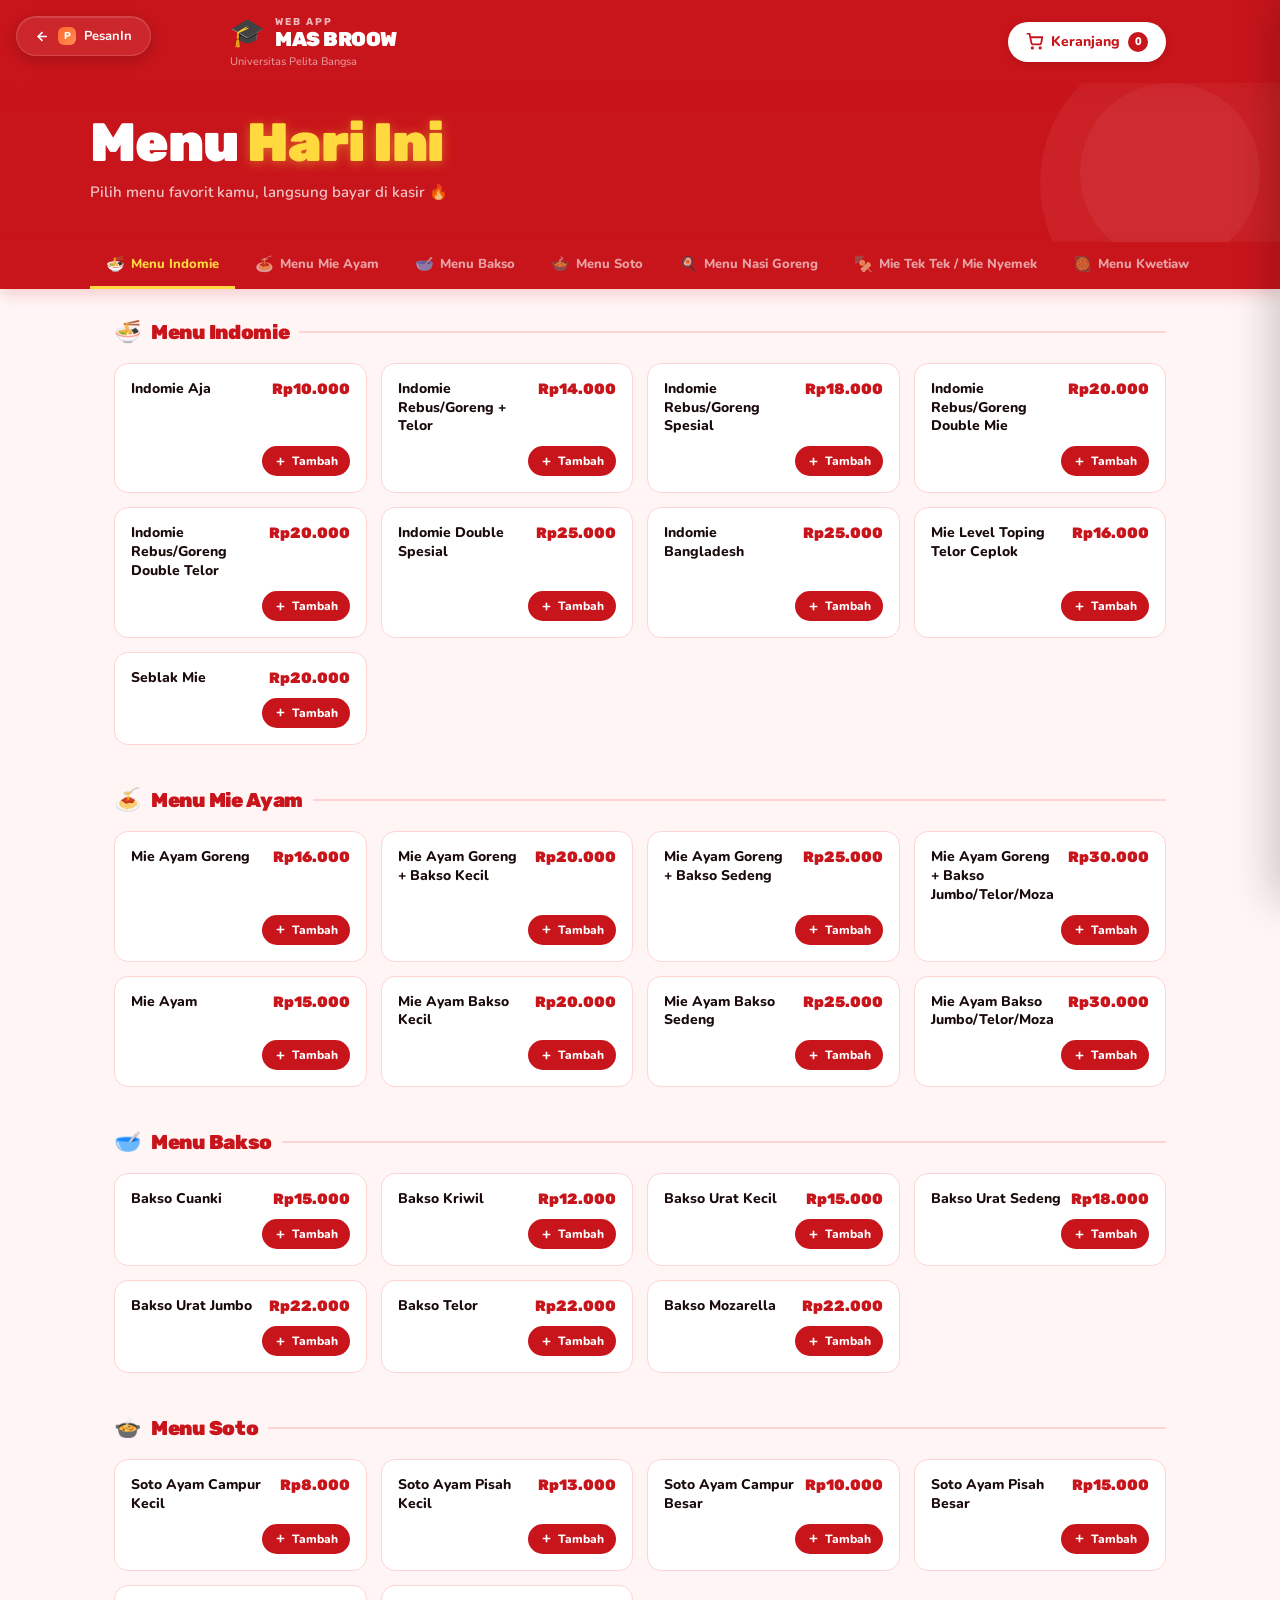
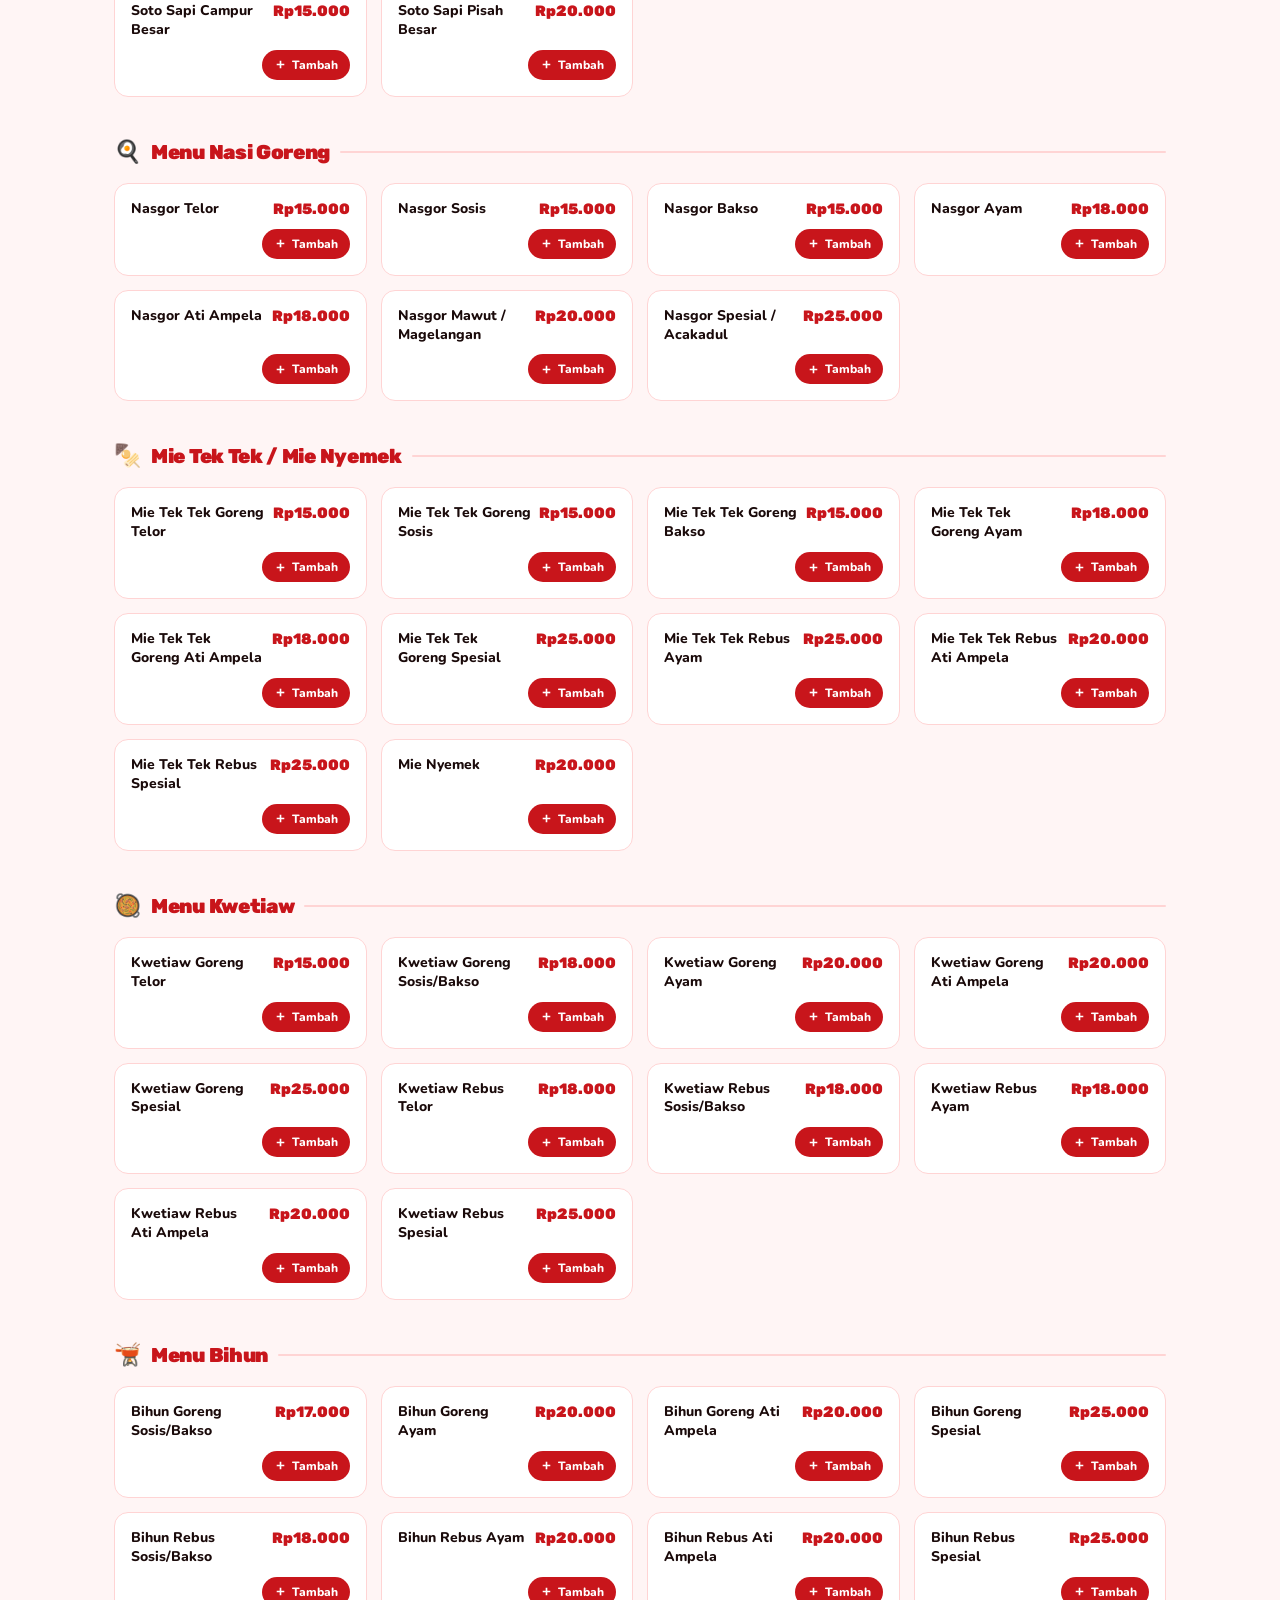
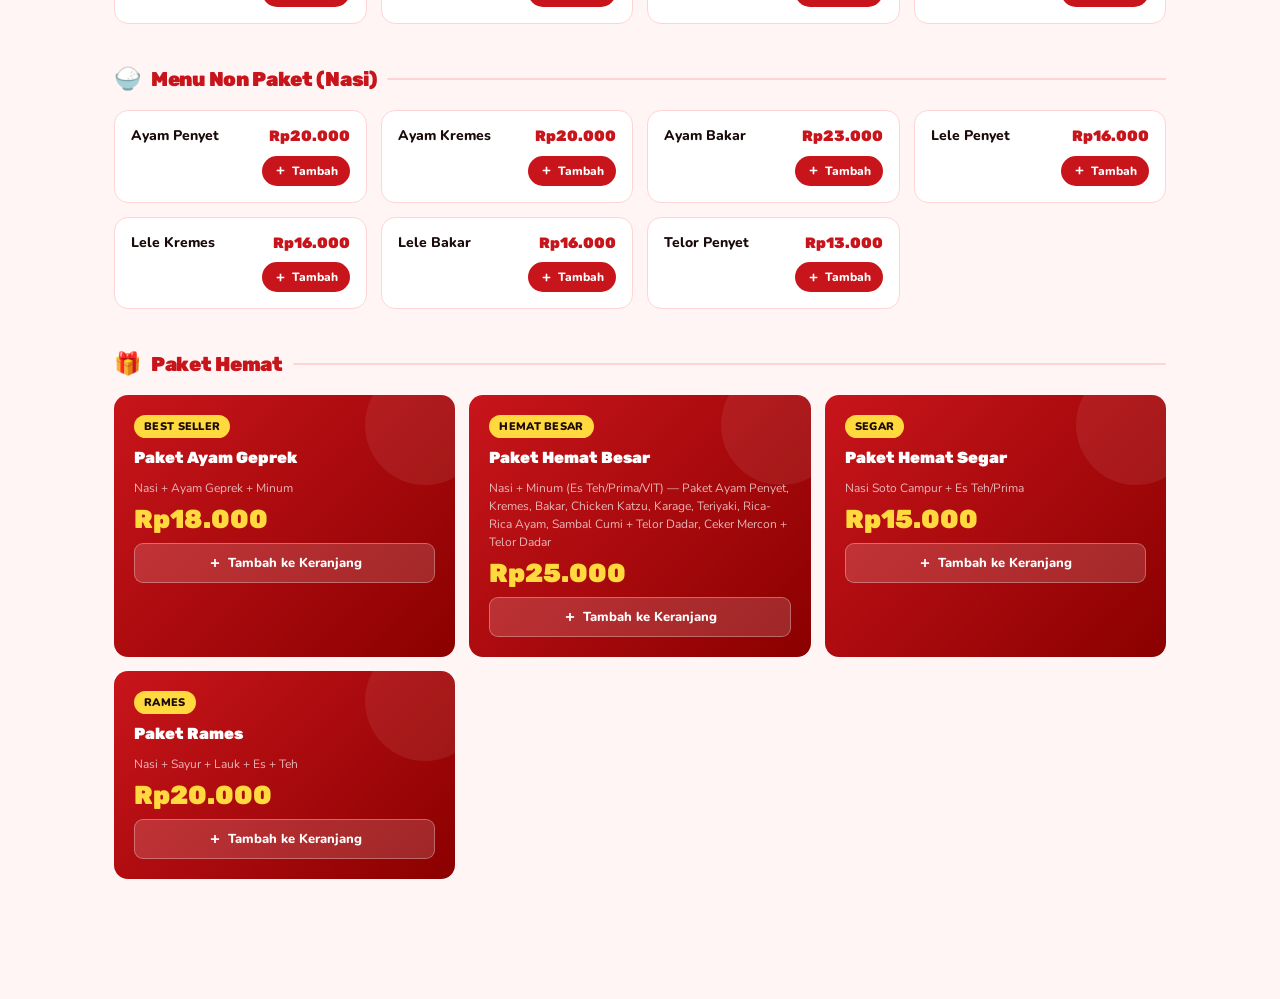
==== masbroow/index.html @ 6601e538 "Remove mobile back link from index.html Removed mobile float back link from index.html." ====
<!DOCTYPE html>
<html lang="id">
<head>
  <meta charset="UTF-8">
  <meta name="viewport" content="width=device-width, initial-scale=1.0">
  <title>Kantin Mas Broow — Pesan Online</title>
  <link rel="preconnect" href="https://fonts.googleapis.com">
  <link rel="preconnect" href="https://fonts.gstatic.com" crossorigin>
  <link href="https://fonts.googleapis.com/css2?family=Nunito:wght@400;500;600;700;800;900&family=Rubik:wght@400;500;600;700;800;900&display=swap" rel="stylesheet">
  <link rel="stylesheet" href="style.css">
</head>
<body>

  <!-- BACK TO LANDING -->
<a class="back-to-home" href="../index.html">
  <svg viewBox="0 0 24 24" fill="none" stroke="currentColor" stroke-width="2.5">
    <path d="M19 12H5M12 19l-7-7 7-7"/>
  </svg>
  <div class="back-logo-dot">P</div>
  <span class="back-label">PesanIn</span>
</a>

  <!-- HEADER -->
  <header class="header">
    <div class="header-inner">
      <div class="brand">
        <div class="brand-logo">
          <span class="logo-hat">🎓</span>
          <div class="brand-text">
            <span class="brand-kantin">WEB APP</span>
            <span class="brand-name">MAS BROOW</span>
          </div>
        </div>
        <div class="brand-tag">Universitas Pelita Bangsa</div>
      </div>
      <button class="cart-btn" id="cartBtn" onclick="toggleCart()">
        <svg viewBox="0 0 24 24" fill="none" stroke="currentColor" stroke-width="2.5"><circle cx="9" cy="21" r="1"/><circle cx="20" cy="21" r="1"/><path d="M1 1h4l2.68 13.39a2 2 0 0 0 2 1.61h9.72a2 2 0 0 0 2-1.61L23 6H6"/></svg>
        Keranjang
        <span class="cart-count" id="cartCount">0</span>
      </button>
    </div>
  </header>

  <!-- HERO -->
  <div class="hero">
    <div class="hero-inner">
      <h1 class="hero-title">Menu <span>Hari Ini</span></h1>
      <p class="hero-sub">Pilih menu favorit kamu, langsung bayar di kasir 🔥</p>
    </div>
    <div class="hero-pattern"></div>
  </div>

  <!-- CATEGORY TABS -->
  <div class="cat-wrap">
    <div class="cat-tabs" id="catTabs"></div>
  </div>

  <!-- MENU GRID -->
  <main class="main-content">
    <div class="menu-section" id="menuSection"></div>
  </main>

  <!-- CART SIDEBAR -->
  <div class="cart-overlay" id="cartOverlay" onclick="toggleCart()"></div>
  <div class="cart-drawer" id="cartDrawer">
    <div class="cart-header">
      <h2>Keranjang Pesanan</h2>
      <button class="close-cart" onclick="toggleCart()">✕</button>
    </div>

    <div class="cart-empty" id="cartEmpty">
      <div class="empty-icon">🛒</div>
      <p>Keranjang masih kosong</p>
      <span>Tambah menu dulu yuk!</span>
    </div>

    <div class="cart-items" id="cartItems"></div>

    <div class="cart-footer" id="cartFooter" style="display:none">
      <div class="cart-subtotal">
        <div class="subtotal-row">
          <span>Subtotal</span>
          <span id="subtotalVal">Rp0</span>
        </div>
        <div class="subtotal-row total">
          <span>Total</span>
          <span id="totalVal">Rp0</span>
        </div>
      </div>
      <div class="cart-note">
        <label>Catatan (opsional)</label>
        <input type="text" id="noteInput" placeholder="Level pedas, tanpa bawang, dll..." class="note-input">
      </div>
      <button class="btn-order" onclick="konfirmasiOrder()">
        <svg viewBox="0 0 24 24" fill="none" stroke="currentColor" stroke-width="2.5"><polyline points="9,11 12,14 22,4"/><path d="M21 12v7a2 2 0 0 1-2 2H5a2 2 0 0 1-2-2V5a2 2 0 0 1 2-2h11"/></svg>
        Konfirmasi & Bayar di Kasir
      </button>
      <button class="btn-clear" onclick="clearCart()">Kosongkan Keranjang</button>
    </div>
  </div>

  <!-- ORDER SUMMARY MODAL -->
  <div class="modal-overlay" id="modalOverlay">
    <div class="modal" id="modal">
      <div class="modal-icon">✅</div>
      <h3 class="modal-title">Pesanan Dikonfirmasi!</h3>
      <p class="modal-sub">Tunjukkan ringkasan ini ke kasir</p>
      <div class="modal-receipt" id="modalReceipt"></div>
      <div class="modal-total" id="modalTotal"></div>
      <div class="modal-note-display" id="modalNoteDisplay"></div>
      <button class="btn-modal-close" onclick="closeModal()">Selesai</button>
    </div>
  </div>

  <!-- FLOATING CART SUMMARY (Mobile) -->
  <div class="float-cart" id="floatCart" style="display:none" onclick="toggleCart()">
    <div class="float-left">
      <span class="float-count" id="floatCount">0 item</span>
      <span class="float-total" id="floatTotal">Rp0</span>
    </div>
    <span class="float-cta">Lihat Keranjang →</span>
  </div>

  <script src="app.js"></script>
</body>
</html>
---- masbroow/style.css ----
/* ========================
   RESET & BASE
======================== */
*, *::before, *::after { box-sizing: border-box; margin: 0; padding: 0; }
html { scroll-behavior: smooth; }
body {
  font-family: 'Nunito', sans-serif;
  background: #FFF5F5;
  color: #1A0A0A;
  min-height: 100vh;
  overflow-x: hidden;
}
button { font-family: inherit; cursor: pointer; border: none; outline: none; }
input { font-family: inherit; outline: none; }

/* ========================
   CSS VARIABLES
======================== */
:root {
  --red:        #C8151B;
  --red2:       #E01E25;
  --red3:       #FF3B42;
  --red-light:  #FFF0F0;
  --red-mid:    #FFDCDC;
  --yellow:     #FFD93D;
  --yellow2:    #F4C200;
  --green:      #1DB954;
  --white:      #FFFFFF;
  --bg:         #FFF5F5;
  --card:       #FFFFFF;
  --border:     #FFD4D4;
  --text:       #1A0A0A;
  --muted:      #8B5E5E;
  --muted2:     #C49898;
  --shadow:     0 2px 16px rgba(200,21,27,0.10);
  --shadow-lg:  0 8px 32px rgba(200,21,27,0.18);
  --radius:     14px;
  --radius-sm:  9px;
}

/* ========================
   HEADER
======================== */
.header {
  background: var(--red);
  position: sticky;
  top: 0; z-index: 100;
  box-shadow: 0 4px 20px rgba(200,21,27,0.35);
}
.header-inner {
  max-width: 1100px;
  margin: 0 auto;
  padding: 14px 24px;
  display: flex;
  align-items: center;
  justify-content: space-between;
  gap: 16px;
}

.brand-logo {
  display: flex; align-items: center; gap: 10px;
}
.logo-hat { font-size: 28px; }
.brand-text {
  display: flex; flex-direction: column;
  line-height: 1.1;
}
.brand-kantin {
  font-family: 'Rubik', sans-serif;
  font-size: 10px; font-weight: 700;
  color: rgba(255,255,255,0.7);
  letter-spacing: 2px;
}
.brand-name {
  font-family: 'Rubik', sans-serif;
  font-size: 20px; font-weight: 900;
  color: #fff;
  letter-spacing: -0.5px;
}
.brand-tag {
  font-size: 11px; color: rgba(255,255,255,0.55);
  margin-top: 2px;
  font-weight: 500;
}

.cart-btn {
  display: flex; align-items: center; gap: 8px;
  background: #fff;
  color: var(--red);
  font-size: 14px; font-weight: 800;
  padding: 10px 18px;
  border-radius: 30px;
  transition: all 0.18s;
  white-space: nowrap;
  box-shadow: 0 2px 10px rgba(0,0,0,0.12);
}
.cart-btn svg { width: 17px; height: 17px; }
.cart-btn:hover { background: var(--yellow); color: #1A0A0A; }

.cart-count {
  background: var(--red);
  color: #fff;
  font-size: 11px; font-weight: 900;
  width: 20px; height: 20px;
  border-radius: 50%;
  display: flex; align-items: center; justify-content: center;
  transition: transform 0.2s;
}
.cart-count.bump { transform: scale(1.4); }

/* ========================
   HERO
======================== */
.hero {
  background: var(--red);
  position: relative;
  overflow: hidden;
  padding: 32px 24px 40px;
}
.hero-inner {
  max-width: 1100px;
  margin: 0 auto;
  position: relative; z-index: 2;
}
.hero-title {
  font-family: 'Rubik', sans-serif;
  font-size: clamp(32px, 5vw, 54px);
  font-weight: 900;
  color: #fff;
  line-height: 1.05;
  letter-spacing: -1px;
  margin-bottom: 10px;
}
.hero-title span {
  color: var(--yellow);
  text-shadow: 0 2px 12px rgba(255,217,61,0.4);
}
.hero-sub { font-size: 15px; color: rgba(255,255,255,0.75); font-weight: 600; }

.hero-pattern {
  position: absolute;
  top: -40px; right: -40px;
  width: 280px; height: 280px;
  border-radius: 50%;
  background: rgba(255,255,255,0.05);
  pointer-events: none;
}
.hero-pattern::after {
  content: '';
  position: absolute;
  top: 40px; left: 40px;
  width: 180px; height: 180px;
  border-radius: 50%;
  background: rgba(255,255,255,0.05);
}

/* ========================
   CATEGORY TABS
======================== */
.cat-wrap {
  background: var(--red);
  padding: 0 24px 0;
  position: sticky;
  top: 64px; z-index: 90;
  box-shadow: 0 4px 16px rgba(200,21,27,0.2);
}
.cat-tabs {
  max-width: 1100px;
  margin: 0 auto;
  display: flex;
  gap: 4px;
  overflow-x: auto;
  padding-bottom: 0;
  scrollbar-width: none;
}
.cat-tabs::-webkit-scrollbar { display: none; }

.cat-tab {
  display: flex; align-items: center; gap: 6px;
  padding: 12px 16px;
  font-size: 13px; font-weight: 800;
  color: rgba(255,255,255,0.6);
  white-space: nowrap;
  cursor: pointer;
  border-bottom: 3px solid transparent;
  transition: all 0.18s;
  background: transparent;
  border-radius: 0;
  flex-shrink: 0;
}
.cat-tab .cat-emoji { font-size: 15px; }
.cat-tab:hover { color: rgba(255,255,255,0.9); }
.cat-tab.active {
  color: var(--yellow);
  border-bottom-color: var(--yellow);
}

/* ========================
   MAIN CONTENT
======================== */
.main-content {
  max-width: 1100px;
  margin: 0 auto;
  padding: 28px 24px 120px;
}

.menu-section { display: flex; flex-direction: column; gap: 40px; }

.category-block { animation: fadeUp 0.3s ease; }
@keyframes fadeUp {
  from { opacity: 0; transform: translateY(14px); }
  to   { opacity: 1; transform: translateY(0); }
}

.cat-title {
  display: flex; align-items: center; gap: 10px;
  margin-bottom: 16px;
}
.cat-title-emoji { font-size: 22px; }
.cat-title h2 {
  font-family: 'Rubik', sans-serif;
  font-size: 20px; font-weight: 900;
  color: var(--red);
  letter-spacing: -0.3px;
}
.cat-title-line {
  flex: 1; height: 2px;
  background: var(--border);
  border-radius: 2px;
}

/* ========================
   MENU GRID
======================== */
.menu-grid {
  display: grid;
  grid-template-columns: repeat(auto-fill, minmax(220px, 1fr));
  gap: 14px;
}

.menu-card {
  background: var(--card);
  border: 1.5px solid var(--border);
  border-radius: var(--radius);
  padding: 16px;
  display: flex;
  flex-direction: column;
  gap: 10px;
  transition: all 0.2s;
  cursor: default;
  position: relative;
  overflow: hidden;
}
.menu-card:hover {
  border-color: var(--red2);
  box-shadow: var(--shadow-lg);
  transform: translateY(-2px);
}
.menu-card.in-cart {
  border-color: var(--red);
  background: var(--red-light);
}

.menu-card-top {
  display: flex;
  justify-content: space-between;
  align-items: flex-start;
  gap: 8px;
}
.menu-name {
  font-size: 14px; font-weight: 800;
  color: var(--text);
  line-height: 1.35;
  flex: 1;
}
.menu-price {
  font-family: 'Rubik', sans-serif;
  font-size: 15px; font-weight: 900;
  color: var(--red);
  white-space: nowrap;
}

/* Special badge */
.menu-badge {
  font-size: 10px; font-weight: 800;
  padding: 3px 8px; border-radius: 20px;
  background: var(--yellow);
  color: #1A0A0A;
  width: fit-content;
}
.menu-badge.hemat { background: var(--green); color: #fff; }

/* Qty controls */
.menu-controls {
  display: flex;
  align-items: center;
  justify-content: space-between;
  gap: 8px;
  margin-top: auto;
}
.qty-wrap {
  display: flex;
  align-items: center;
  gap: 6px;
}
.qty-btn {
  width: 28px; height: 28px;
  border-radius: 50%;
  font-size: 16px; font-weight: 900;
  display: flex; align-items: center; justify-content: center;
  transition: all 0.15s;
}
.qty-minus {
  background: var(--red-mid);
  color: var(--red);
}
.qty-minus:hover { background: var(--red); color: #fff; }
.qty-plus {
  background: var(--red);
  color: #fff;
}
.qty-plus:hover { background: var(--red2); }
.qty-num {
  font-family: 'Rubik', sans-serif;
  font-size: 15px; font-weight: 900;
  min-width: 20px; text-align: center;
  color: var(--red);
}

.add-btn {
  display: flex; align-items: center; gap: 5px;
  background: var(--red);
  color: #fff;
  font-size: 12px; font-weight: 800;
  padding: 7px 12px;
  border-radius: 20px;
  transition: all 0.15s;
  margin-left: auto;
}
.add-btn svg { width: 13px; height: 13px; }
.add-btn:hover { background: var(--red2); transform: scale(1.04); }

/* ========================
   PAKET HEMAT CARD
======================== */
.paket-grid {
  display: grid;
  grid-template-columns: repeat(auto-fill, minmax(260px, 1fr));
  gap: 14px;
}
.paket-card {
  background: linear-gradient(135deg, var(--red), #8B0000);
  border-radius: var(--radius);
  padding: 20px;
  color: #fff;
  display: flex;
  flex-direction: column;
  gap: 10px;
  position: relative;
  overflow: hidden;
  transition: all 0.2s;
}
.paket-card:hover { transform: translateY(-2px); box-shadow: var(--shadow-lg); }
.paket-card::before {
  content: '';
  position: absolute;
  top: -30px; right: -30px;
  width: 120px; height: 120px;
  background: rgba(255,255,255,0.07);
  border-radius: 50%;
  pointer-events: none;
}
.paket-badge {
  background: var(--yellow);
  color: #1A0A0A;
  font-size: 11px; font-weight: 900;
  padding: 4px 10px; border-radius: 20px;
  width: fit-content;
  letter-spacing: 0.3px;
}
.paket-title {
  font-family: 'Rubik', sans-serif;
  font-size: 16px; font-weight: 900;
  line-height: 1.3;
}
.paket-desc {
  font-size: 12px;
  color: rgba(255,255,255,0.7);
  line-height: 1.5;
}
.paket-price {
  font-family: 'Rubik', sans-serif;
  font-size: 26px; font-weight: 900;
  color: var(--yellow);
  line-height: 1;
}
.paket-add {
  display: flex; align-items: center; justify-content: center; gap: 6px;
  background: rgba(255,255,255,0.15);
  border: 1.5px solid rgba(255,255,255,0.3);
  color: #fff;
  font-size: 13px; font-weight: 800;
  padding: 10px;
  border-radius: var(--radius-sm);
  transition: all 0.15s;
}
.paket-add:hover { background: rgba(255,255,255,0.25); }

/* ========================
   CART DRAWER
======================== */
.cart-overlay {
  display: none;
  position: fixed; inset: 0;
  background: rgba(0,0,0,0.45);
  z-index: 200;
}
.cart-overlay.open { display: block; }

.cart-drawer {
  position: fixed;
  top: 0; right: -420px;
  width: min(420px, 100vw);
  height: 100%;
  background: #fff;
  z-index: 201;
  display: flex; flex-direction: column;
  box-shadow: -8px 0 40px rgba(0,0,0,0.2);
  transition: right 0.3s cubic-bezier(.4,0,.2,1);
}
.cart-drawer.open { right: 0; }

.cart-header {
  display: flex; align-items: center;
  justify-content: space-between;
  padding: 20px 22px;
  border-bottom: 1.5px solid var(--border);
  background: var(--red-light);
}
.cart-header h2 {
  font-family: 'Rubik', sans-serif;
  font-size: 18px; font-weight: 900;
  color: var(--red);
}
.close-cart {
  background: var(--red-mid);
  color: var(--red);
  width: 30px; height: 30px;
  border-radius: 50%;
  font-size: 13px; font-weight: 800;
  display: flex; align-items: center; justify-content: center;
}
.close-cart:hover { background: var(--red); color: #fff; }

.cart-empty {
  flex: 1;
  display: flex; flex-direction: column;
  align-items: center; justify-content: center;
  gap: 10px;
  color: var(--muted);
}
.empty-icon { font-size: 52px; }
.cart-empty p { font-size: 16px; font-weight: 700; }
.cart-empty span { font-size: 13px; }

.cart-items {
  flex: 1;
  overflow-y: auto;
  padding: 16px;
  display: flex; flex-direction: column; gap: 12px;
}
.cart-item {
  display: flex; align-items: center; gap: 12px;
  padding: 12px 14px;
  background: var(--red-light);
  border: 1.5px solid var(--border);
  border-radius: var(--radius-sm);
  animation: slideIn 0.25s ease;
}
@keyframes slideIn {
  from { opacity: 0; transform: translateX(16px); }
  to   { opacity: 1; transform: translateX(0); }
}
.ci-info { flex: 1; }
.ci-name { font-size: 13px; font-weight: 700; margin-bottom: 4px; }
.ci-price { font-size: 12px; color: var(--red); font-weight: 800; }
.ci-controls { display: flex; align-items: center; gap: 8px; }
.ci-qty {
  font-family: 'Rubik', sans-serif;
  font-size: 14px; font-weight: 900;
  min-width: 16px; text-align: center;
}
.ci-minus, .ci-plus {
  width: 26px; height: 26px;
  border-radius: 50%;
  font-size: 15px; font-weight: 900;
  display: flex; align-items: center; justify-content: center;
}
.ci-minus { background: var(--red-mid); color: var(--red); }
.ci-minus:hover { background: var(--red); color: #fff; }
.ci-plus { background: var(--red); color: #fff; }
.ci-plus:hover { background: var(--red2); }

.cart-footer {
  padding: 16px 20px;
  border-top: 1.5px solid var(--border);
  background: #fff;
  display: flex; flex-direction: column; gap: 12px;
}
.cart-subtotal {
  background: var(--red-light);
  border-radius: var(--radius-sm);
  padding: 14px;
  display: flex; flex-direction: column; gap: 8px;
}
.subtotal-row {
  display: flex;
  justify-content: space-between;
  font-size: 14px; font-weight: 600;
  color: var(--muted);
}
.subtotal-row.total {
  font-size: 17px; font-weight: 900;
  color: var(--red);
  padding-top: 8px;
  border-top: 1px dashed var(--border);
}

.cart-note { display: flex; flex-direction: column; gap: 6px; }
.cart-note label { font-size: 12px; font-weight: 700; color: var(--muted); text-transform: uppercase; letter-spacing: 0.5px; }
.note-input {
  background: var(--red-light);
  border: 1.5px solid var(--border);
  border-radius: var(--radius-sm);
  padding: 10px 13px;
  font-size: 13px; color: var(--text);
  width: 100%;
  transition: border 0.2s;
}
.note-input:focus { border-color: var(--red); }
.note-input::placeholder { color: var(--muted2); }

.btn-order {
  display: flex; align-items: center; justify-content: center; gap: 8px;
  background: var(--red);
  color: #fff;
  font-size: 15px; font-weight: 900;
  padding: 15px;
  border-radius: var(--radius-sm);
  transition: all 0.18s;
  width: 100%;
}
.btn-order svg { width: 17px; height: 17px; }
.btn-order:hover { background: var(--red2); transform: translateY(-1px); box-shadow: 0 6px 20px rgba(200,21,27,0.3); }

.btn-clear {
  background: transparent;
  color: var(--muted);
  font-size: 13px; font-weight: 700;
  padding: 8px;
  text-align: center;
  width: 100%;
  transition: color 0.15s;
}
.btn-clear:hover { color: var(--red); }

/* ========================
   MODAL
======================== */
.modal-overlay {
  display: none;
  position: fixed; inset: 0;
  background: rgba(0,0,0,0.55);
  z-index: 300;
  align-items: center; justify-content: center;
  padding: 20px;
}
.modal-overlay.open { display: flex; }

.modal {
  background: #fff;
  border-radius: 20px;
  padding: 32px 28px;
  max-width: 400px; width: 100%;
  text-align: center;
  box-shadow: 0 20px 60px rgba(0,0,0,0.25);
  animation: popIn 0.3s cubic-bezier(.34,1.56,.64,1);
}
@keyframes popIn {
  from { opacity: 0; transform: scale(0.85); }
  to   { opacity: 1; transform: scale(1); }
}
.modal-icon { font-size: 48px; margin-bottom: 12px; }
.modal-title {
  font-family: 'Rubik', sans-serif;
  font-size: 22px; font-weight: 900;
  color: var(--red);
  margin-bottom: 6px;
}
.modal-sub { font-size: 14px; color: var(--muted); margin-bottom: 20px; }

.modal-receipt {
  background: var(--red-light);
  border-radius: var(--radius-sm);
  padding: 14px;
  text-align: left;
  margin-bottom: 12px;
  display: flex; flex-direction: column; gap: 8px;
}
.receipt-row {
  display: flex; justify-content: space-between;
  font-size: 13px; font-weight: 600;
}
.receipt-row .r-name { color: var(--text); flex: 1; }
.receipt-row .r-qty { color: var(--muted); min-width: 30px; text-align: center; }
.receipt-row .r-price { color: var(--red); font-weight: 800; }

.modal-total {
  font-family: 'Rubik', sans-serif;
  font-size: 22px; font-weight: 900;
  color: var(--red);
  margin-bottom: 8px;
}
.modal-note-display {
  font-size: 12px; color: var(--muted);
  margin-bottom: 20px;
  min-height: 18px;
}

.btn-modal-close {
  background: var(--red);
  color: #fff;
  font-size: 15px; font-weight: 900;
  padding: 13px 32px;
  border-radius: 30px;
  transition: all 0.18s;
}
.btn-modal-close:hover { background: var(--red2); }

/* ========================
   FLOATING CART (Mobile)
======================== */
.float-cart {
  position: fixed;
  bottom: 20px; left: 16px; right: 16px;
  background: var(--red);
  color: #fff;
  border-radius: 16px;
  padding: 14px 20px;
  display: flex;
  align-items: center;
  justify-content: space-between;
  box-shadow: 0 8px 32px rgba(200,21,27,0.45);
  cursor: pointer;
  z-index: 150;
  animation: slideUp 0.3s ease;
}
/* ========================
   BACK BUTTON — FROSTED GLASS
======================== */
.back-to-home {
  position: fixed;
  top: 16px;
  left: 16px;
  z-index: 999;
  display: flex;
  align-items: center;
  gap: 8px;
  padding: 10px 18px;
  border-radius: 30px;
  background: rgba(255, 255, 255, 0.08);
  backdrop-filter: blur(14px);
  -webkit-backdrop-filter: blur(14px);
  border: 1px solid rgba(255, 255, 255, 0.15);
  color: #fff;
  font-size: 13px;
  font-weight: 700;
  font-family: 'Nunito', sans-serif;
  cursor: pointer;
  text-decoration: none;
  box-shadow:
    0 4px 16px rgba(0, 0, 0, 0.2),
    inset 0 1px 0 rgba(255,255,255,0.12);
  transition: all 0.22s ease;
  animation: fadeInDown 0.4s ease forwards;
}

.back-to-home svg {
  width: 15px;
  height: 15px;
  flex-shrink: 0;
  transition: transform 0.2s ease;
}

.back-to-home:hover {
  background: rgba(255, 255, 255, 0.16);
  border-color: rgba(255, 255, 255, 0.28);
  box-shadow:
    0 8px 28px rgba(0, 0, 0, 0.25),
    inset 0 1px 0 rgba(255,255,255,0.18);
  transform: translateY(-1px);
}

.back-to-home:hover svg {
  transform: translateX(-3px);
}

.back-to-home:active {
  transform: translateY(0px);
}

/* Logo dot indicator */
.back-logo-dot {
  width: 18px;
  height: 18px;
  background: linear-gradient(135deg, #FF6B2B, #FF8C55);
  border-radius: 6px;
  display: flex;
  align-items: center;
  justify-content: center;
  font-size: 10px;
  font-weight: 900;
  color: #fff;
  flex-shrink: 0;
}

@keyframes fadeInDown {
  from { opacity: 0; transform: translateY(-10px); }
  to   { opacity: 1; transform: translateY(0); }
}

/* Geser header sedikit biar gak ketutup tombol */
@media (min-width: 681px) {
  .header-inner {
    padding-left: 140px;
  }
}

@media (max-width: 680px) {
@media (max-width: 680px) {
  /* Sembunyiin tombol desktop di mobile */
  .back-to-home {
    display: none;
  }

  /* Tombol float khusus mobile */
  .back-to-home-mobile {
    display: flex;
  }
}

/* Mobile float button */
.back-to-home-mobile {
  display: none;
  position: fixed;
  bottom: 90px; /* di atas floating cart */
  right: 16px;
  z-index: 999;
  width: 48px;
  height: 48px;
  border-radius: 50%;
  background: rgba(200, 21, 27, 0.75);
  backdrop-filter: blur(14px);
  -webkit-backdrop-filter: blur(14px);
  border: 1px solid rgba(255, 255, 255, 0.2);
  box-shadow:
    0 6px 20px rgba(200, 21, 27, 0.35),
    inset 0 1px 0 rgba(255,255,255,0.15);
  align-items: center;
  justify-content: center;
  cursor: pointer;
  text-decoration: none;
  color: #fff;
  transition: all 0.22s ease;
  animation: fadeInUp 0.4s ease forwards;
}

.back-to-home-mobile svg {
  width: 18px;
  height: 18px;
}

.back-to-home-mobile:hover {
  background: rgba(200, 21, 27, 0.9);
  transform: scale(1.08);
  box-shadow: 0 10px 28px rgba(200, 21, 27, 0.45);
}

.back-to-home-mobile:active {
  transform: scale(0.95);
}

@keyframes fadeInUp {
  from { opacity: 0; transform: translateY(12px); }
  to   { opacity: 1; transform: translateY(0); }
}
@keyframes slideUp {
  from { transform: translateY(20px); opacity: 0; }
  to   { transform: translateY(0); opacity: 1; }
}
.float-left { display: flex; flex-direction: column; gap: 2px; }
.float-count { font-size: 12px; font-weight: 700; color: rgba(255,255,255,0.75); }
.float-total { font-family: 'Rubik', sans-serif; font-size: 17px; font-weight: 900; }
.float-cta { font-size: 13px; font-weight: 800; color: var(--yellow); }

/* ========================
   RESPONSIVE
======================== */
@media (max-width: 680px) {
  .header-inner { padding: 12px 16px; }
  .brand-name { font-size: 17px; }
  .cart-btn { padding: 9px 14px; font-size: 13px; }
  .hero { padding: 24px 16px 32px; }
  .cat-wrap { padding: 0 16px 0; top: 56px; }
  .main-content { padding: 20px 16px 140px; }
  .menu-grid { grid-template-columns: repeat(2, 1fr); gap: 10px; }
  .paket-grid { grid-template-columns: 1fr; }
  .menu-card { padding: 12px; }
  .menu-name { font-size: 12px; }
  .menu-price { font-size: 13px; }
  /* Hide desktop cart btn on mobile */
  .cart-btn .cart-text { display: none; }
}

@media (max-width: 400px) {
  .menu-grid { grid-template-columns: 1fr 1fr; gap: 8px; }
}
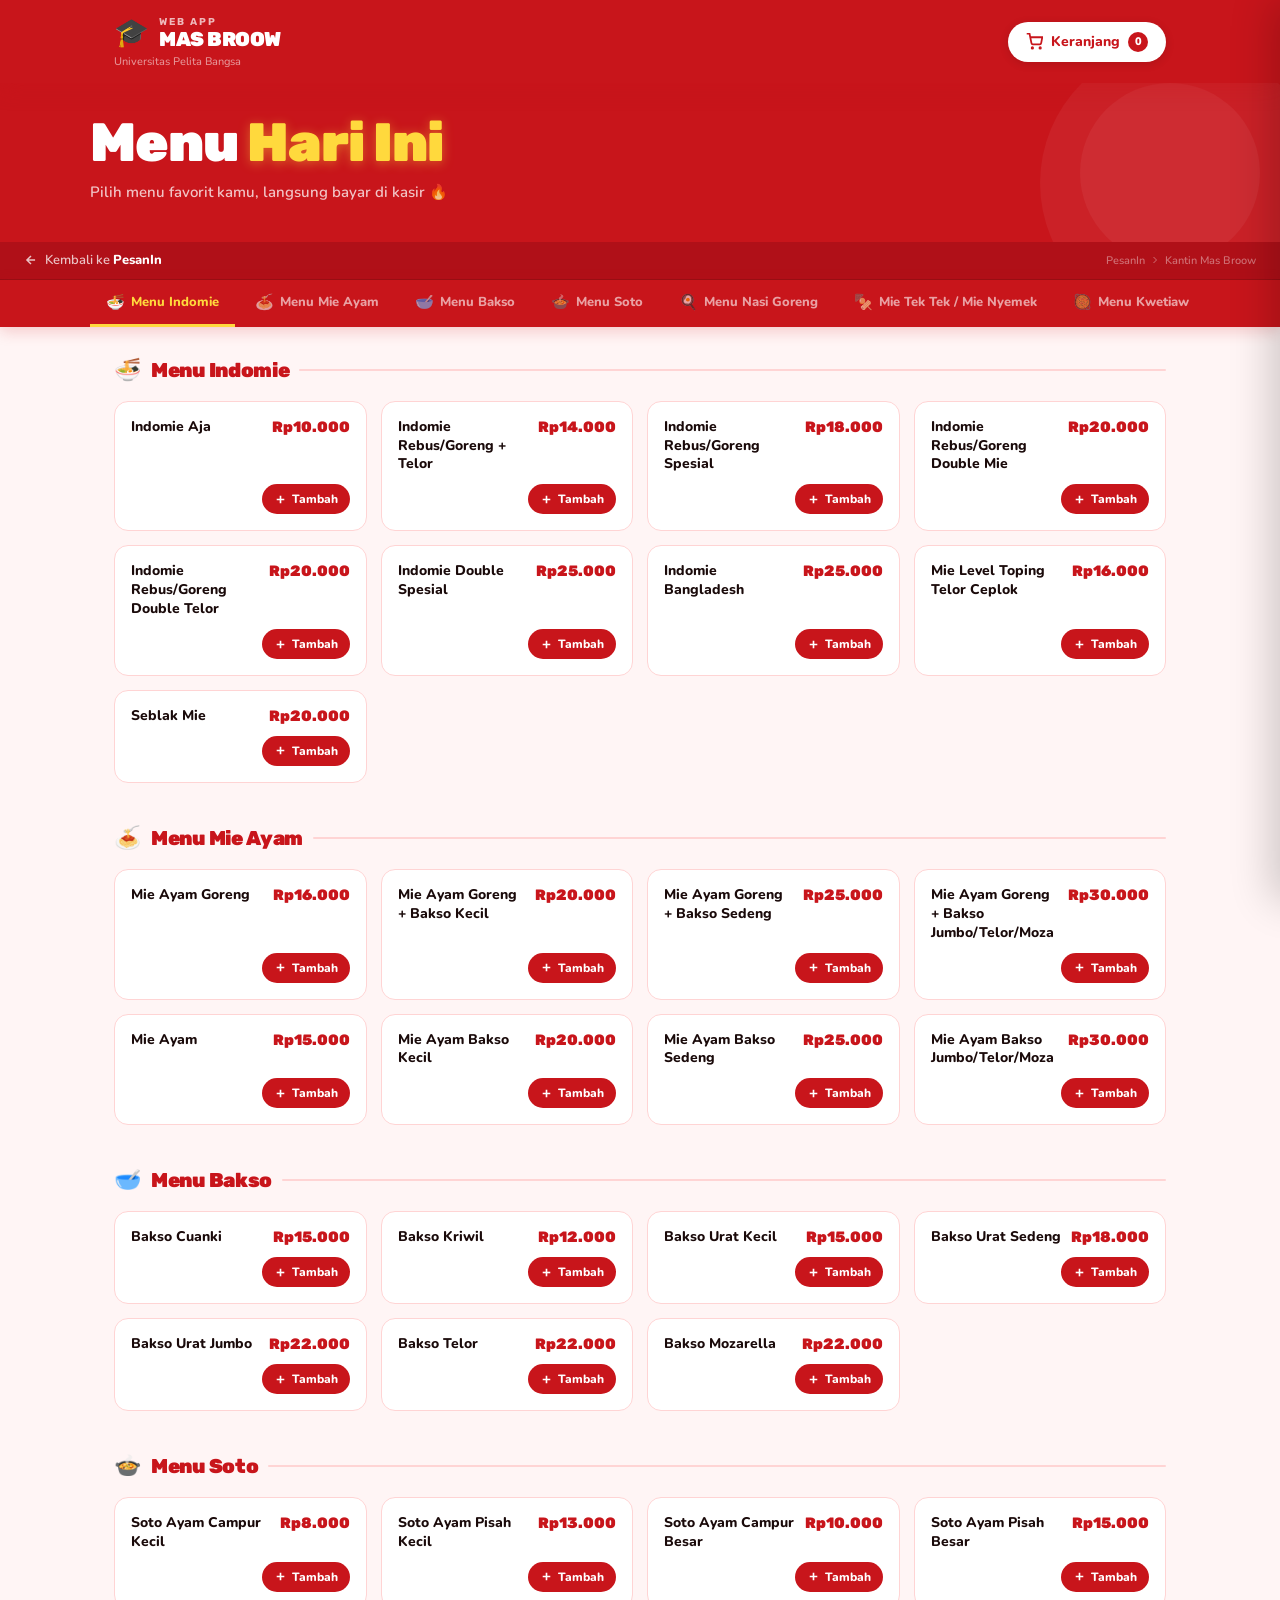
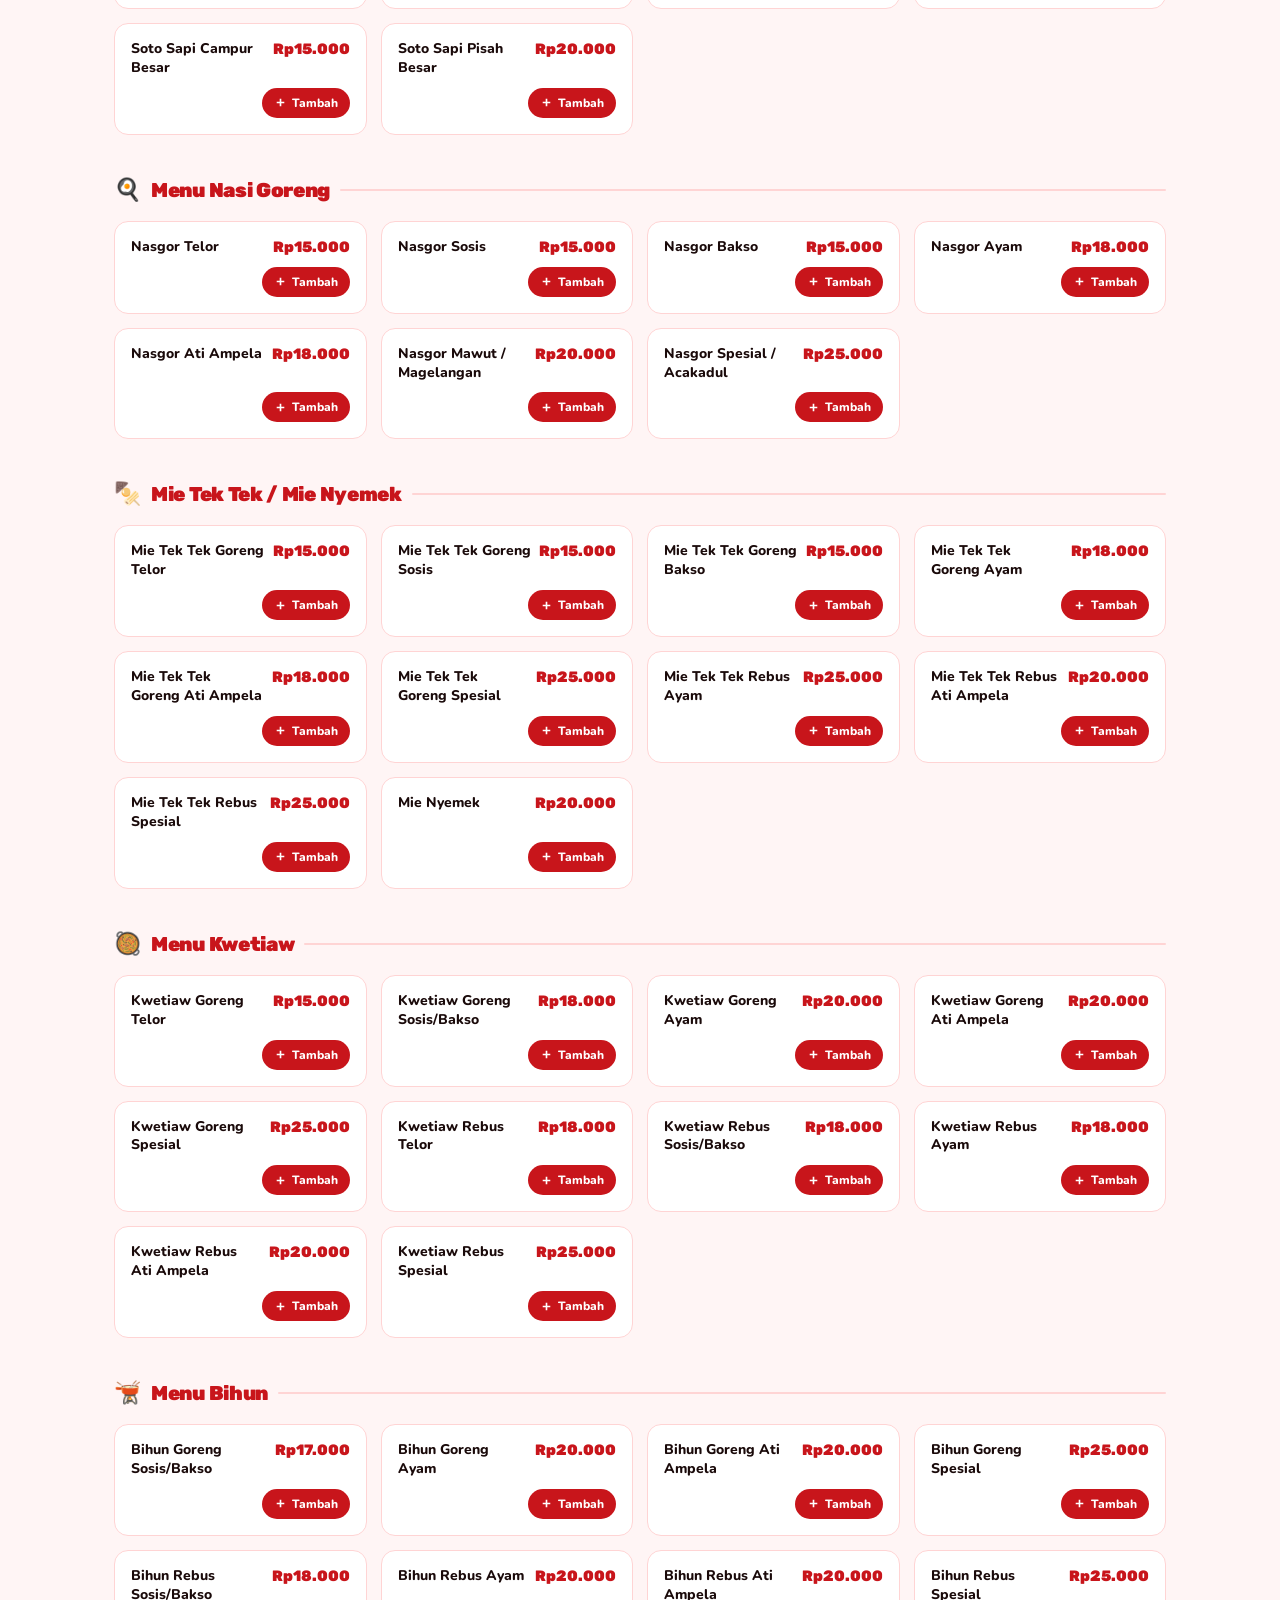
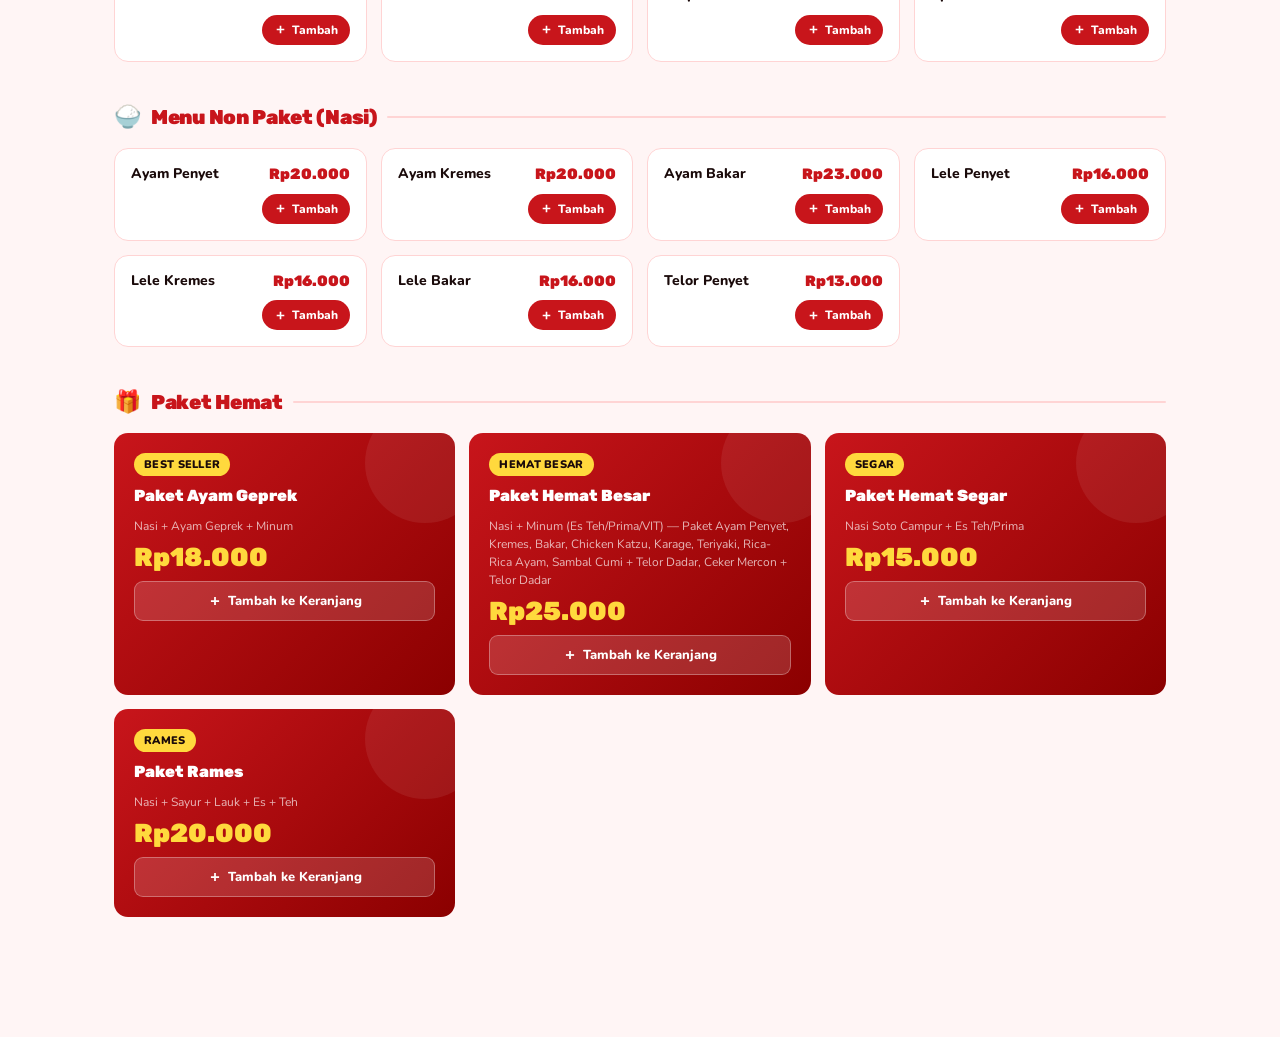
==== commit f22fd475: "Add files via upload" ====
--- a/masbroow/index.html
+++ b/masbroow/index.html
@@ -10,15 +10,6 @@
   <link rel="stylesheet" href="style.css">
 </head>
 <body>
-
-  <!-- BACK TO LANDING -->
-<a class="back-to-home" href="../index.html">
-  <svg viewBox="0 0 24 24" fill="none" stroke="currentColor" stroke-width="2.5">
-    <path d="M19 12H5M12 19l-7-7 7-7"/>
-  </svg>
-  <div class="back-logo-dot">P</div>
-  <span class="back-label">PesanIn</span>
-</a>
 
   <!-- HEADER -->
   <header class="header">
@@ -49,6 +40,21 @@
     </div>
     <div class="hero-pattern"></div>
   </div>
+
+  <!-- BACK BAR -->
+<div class="back-bar">
+  <a class="back-bar-btn" href="../index.html">
+    <svg viewBox="0 0 24 24" fill="none" stroke="currentColor" stroke-width="2.5">
+      <path d="M19 12H5M12 19l-7-7 7-7"/>
+    </svg>
+    <span>Kembali ke <strong>PesanIn</strong></span>
+  </a>
+  <span class="back-bar-trail">
+    PesanIn
+    <svg viewBox="0 0 24 24" fill="none" stroke="currentColor" stroke-width="2" width="12" height="12"><path d="M9 18l6-6-6-6"/></svg>
+    Kantin Mas Broow
+  </span>
+</div>
 
   <!-- CATEGORY TABS -->
   <div class="cat-wrap">
--- a/masbroow/style.css
+++ b/masbroow/style.css
@@ -656,144 +656,88 @@
   animation: slideUp 0.3s ease;
 }
 /* ========================
-   BACK BUTTON — FROSTED GLASS
-======================== */
-.back-to-home {
-  position: fixed;
-  top: 16px;
-  left: 16px;
-  z-index: 999;
+   BACK BAR
+======================== */
+.back-bar {
+  background: #B01018;
+  border-bottom: 1px solid rgba(0,0,0,0.15);
+  padding: 0 24px;
+  height: 38px;
   display: flex;
   align-items: center;
-  gap: 8px;
-  padding: 10px 18px;
-  border-radius: 30px;
-  background: rgba(255, 255, 255, 0.08);
-  backdrop-filter: blur(14px);
-  -webkit-backdrop-filter: blur(14px);
-  border: 1px solid rgba(255, 255, 255, 0.15);
-  color: #fff;
+  justify-content: space-between;
+  position: sticky;
+  top: 64px; /* tepat di bawah header */
+  z-index: 89; /* di bawah header (z:100), di atas cat-wrap (z:90) */
+}
+
+.back-bar-btn {
+  display: inline-flex;
+  align-items: center;
+  gap: 7px;
+  color: rgba(255,255,255,0.75);
   font-size: 13px;
-  font-weight: 700;
-  font-family: 'Nunito', sans-serif;
-  cursor: pointer;
+  font-weight: 600;
   text-decoration: none;
-  box-shadow:
-    0 4px 16px rgba(0, 0, 0, 0.2),
-    inset 0 1px 0 rgba(255,255,255,0.12);
-  transition: all 0.22s ease;
-  animation: fadeInDown 0.4s ease forwards;
-}
-
-.back-to-home svg {
-  width: 15px;
-  height: 15px;
+  transition: color 0.18s, gap 0.18s;
+  white-space: nowrap;
+}
+
+.back-bar-btn svg {
+  width: 14px;
+  height: 14px;
   flex-shrink: 0;
   transition: transform 0.2s ease;
 }
 
-.back-to-home:hover {
-  background: rgba(255, 255, 255, 0.16);
-  border-color: rgba(255, 255, 255, 0.28);
-  box-shadow:
-    0 8px 28px rgba(0, 0, 0, 0.25),
-    inset 0 1px 0 rgba(255,255,255,0.18);
-  transform: translateY(-1px);
-}
-
-.back-to-home:hover svg {
+.back-bar-btn strong {
+  color: #fff;
+  font-weight: 800;
+}
+
+.back-bar-btn:hover {
+  color: #fff;
+  gap: 10px;
+}
+
+.back-bar-btn:hover svg {
   transform: translateX(-3px);
 }
 
-.back-to-home:active {
-  transform: translateY(0px);
-}
-
-/* Logo dot indicator */
-.back-logo-dot {
-  width: 18px;
-  height: 18px;
-  background: linear-gradient(135deg, #FF6B2B, #FF8C55);
-  border-radius: 6px;
+/* Breadcrumb kanan */
+.back-bar-trail {
   display: flex;
   align-items: center;
-  justify-content: center;
-  font-size: 10px;
-  font-weight: 900;
-  color: #fff;
-  flex-shrink: 0;
-}
-
-@keyframes fadeInDown {
-  from { opacity: 0; transform: translateY(-10px); }
-  to   { opacity: 1; transform: translateY(0); }
-}
-
-/* Geser header sedikit biar gak ketutup tombol */
-@media (min-width: 681px) {
-  .header-inner {
-    padding-left: 140px;
+  gap: 4px;
+  font-size: 11px;
+  font-weight: 600;
+  color: rgba(255,255,255,0.4);
+  white-space: nowrap;
+}
+
+/* Geser cat-wrap sticky-nya karena ada back-bar */
+.cat-wrap {
+  top: 102px; /* 64px header + 38px back-bar */
+}
+
+/* Mobile */
+@media (max-width: 680px) {
+  .back-bar {
+    top: 56px; /* header mobile lebih pendek */
+    padding: 0 16px;
+    height: 34px;
   }
-}
-
-@media (max-width: 680px) {
-@media (max-width: 680px) {
-  /* Sembunyiin tombol desktop di mobile */
-  .back-to-home {
-    display: none;
+  .back-bar-btn {
+    font-size: 12px;
   }
-
-  /* Tombol float khusus mobile */
-  .back-to-home-mobile {
-    display: flex;
+  .back-bar-trail {
+    font-size: 10px;
   }
-}
-
-/* Mobile float button */
-.back-to-home-mobile {
-  display: none;
-  position: fixed;
-  bottom: 90px; /* di atas floating cart */
-  right: 16px;
-  z-index: 999;
-  width: 48px;
-  height: 48px;
-  border-radius: 50%;
-  background: rgba(200, 21, 27, 0.75);
-  backdrop-filter: blur(14px);
-  -webkit-backdrop-filter: blur(14px);
-  border: 1px solid rgba(255, 255, 255, 0.2);
-  box-shadow:
-    0 6px 20px rgba(200, 21, 27, 0.35),
-    inset 0 1px 0 rgba(255,255,255,0.15);
-  align-items: center;
-  justify-content: center;
-  cursor: pointer;
-  text-decoration: none;
-  color: #fff;
-  transition: all 0.22s ease;
-  animation: fadeInUp 0.4s ease forwards;
-}
-
-.back-to-home-mobile svg {
-  width: 18px;
-  height: 18px;
-}
-
-.back-to-home-mobile:hover {
-  background: rgba(200, 21, 27, 0.9);
-  transform: scale(1.08);
-  box-shadow: 0 10px 28px rgba(200, 21, 27, 0.45);
-}
-
-.back-to-home-mobile:active {
-  transform: scale(0.95);
-}
-
-@keyframes fadeInUp {
-  from { opacity: 0; transform: translateY(12px); }
-  to   { opacity: 1; transform: translateY(0); }
-}
+  .cat-wrap {
+    top: 90px; /* 56px + 34px */
+  }
+}
+
 @keyframes slideUp {
   from { transform: translateY(20px); opacity: 0; }
   to   { transform: translateY(0); opacity: 1; }
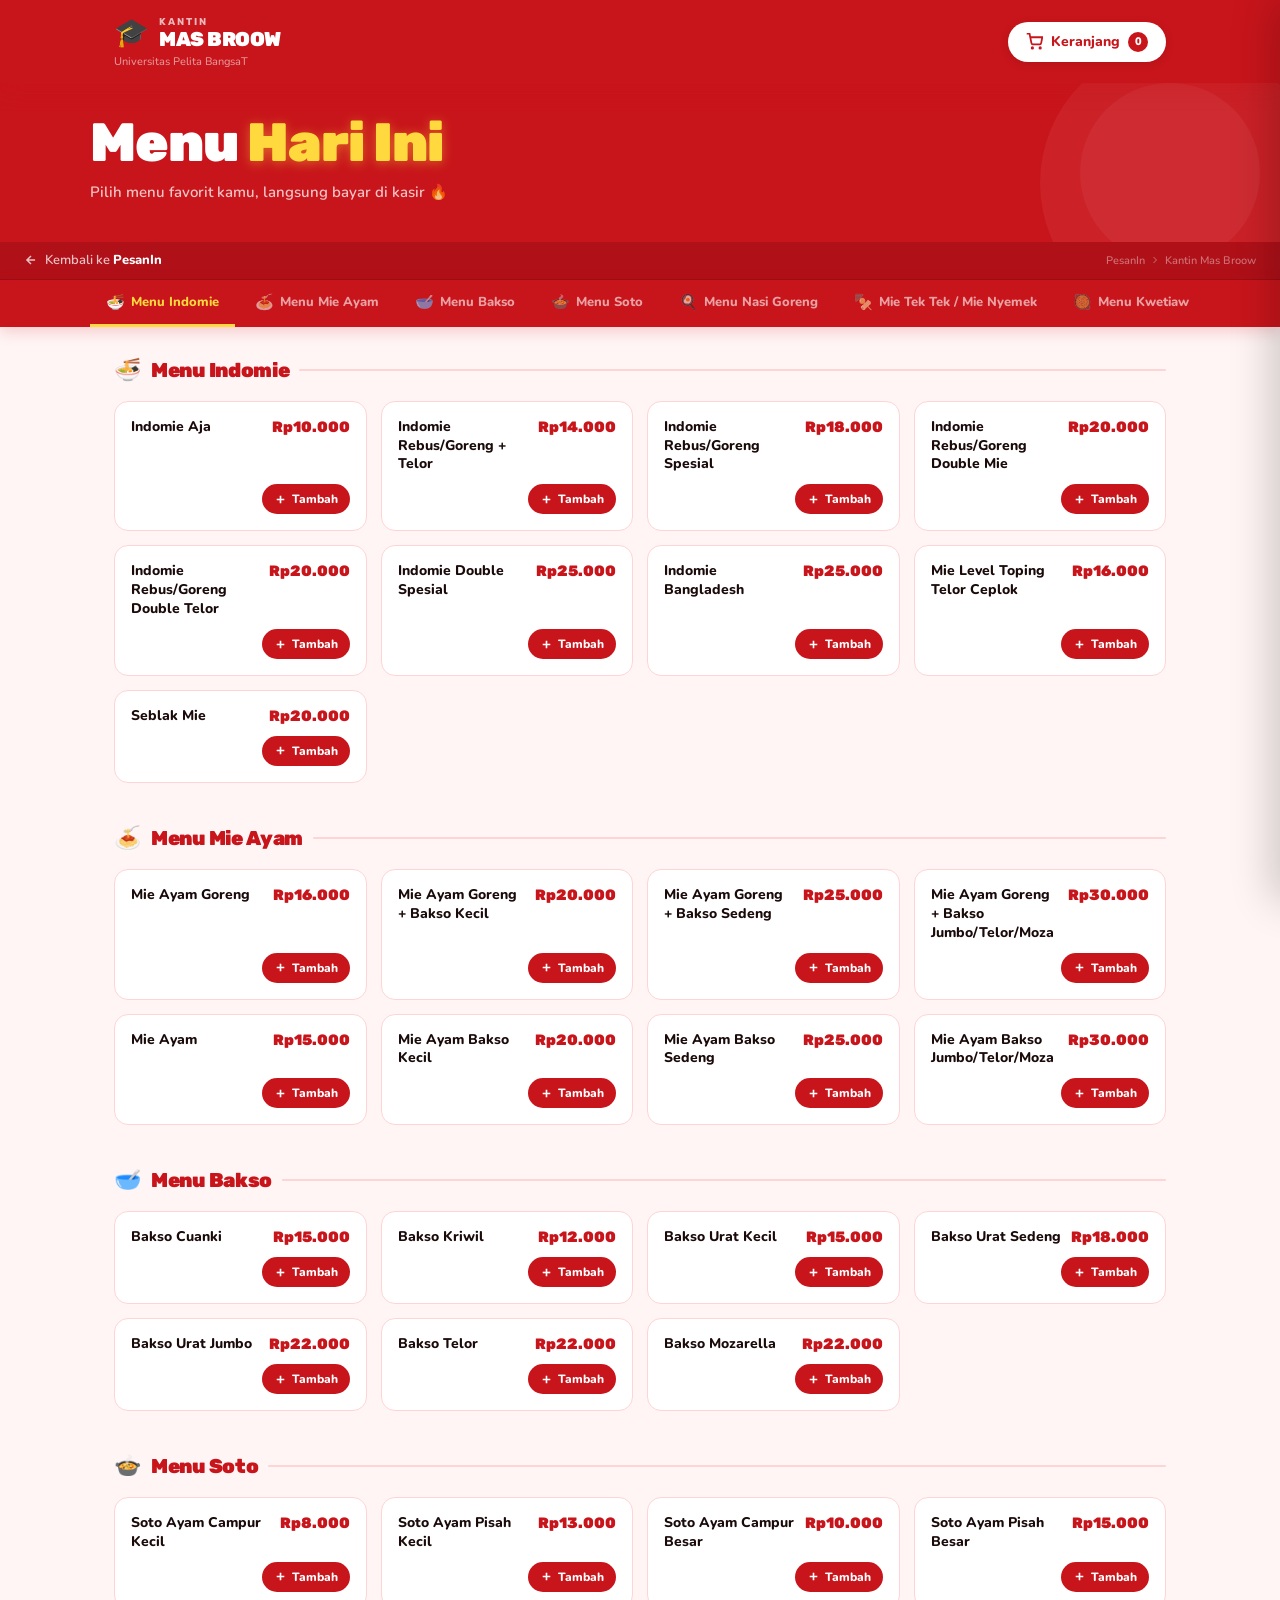
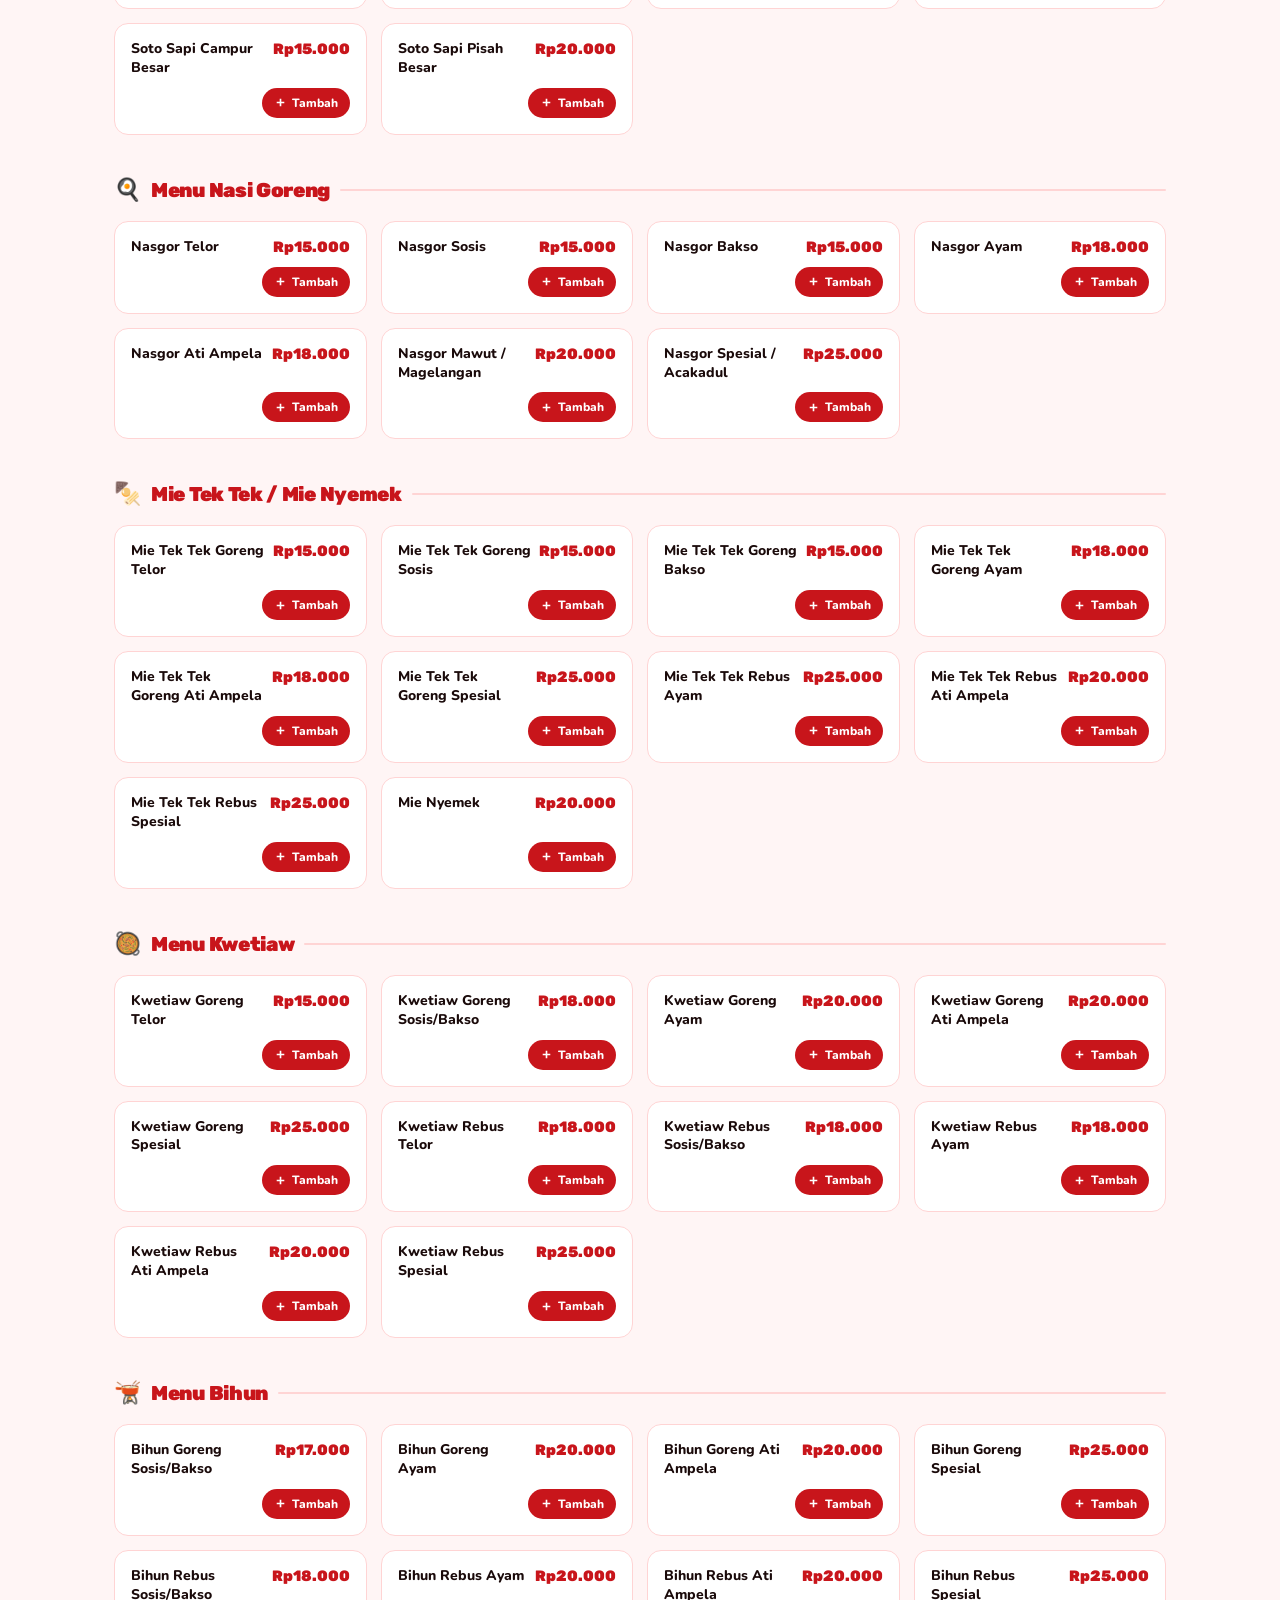
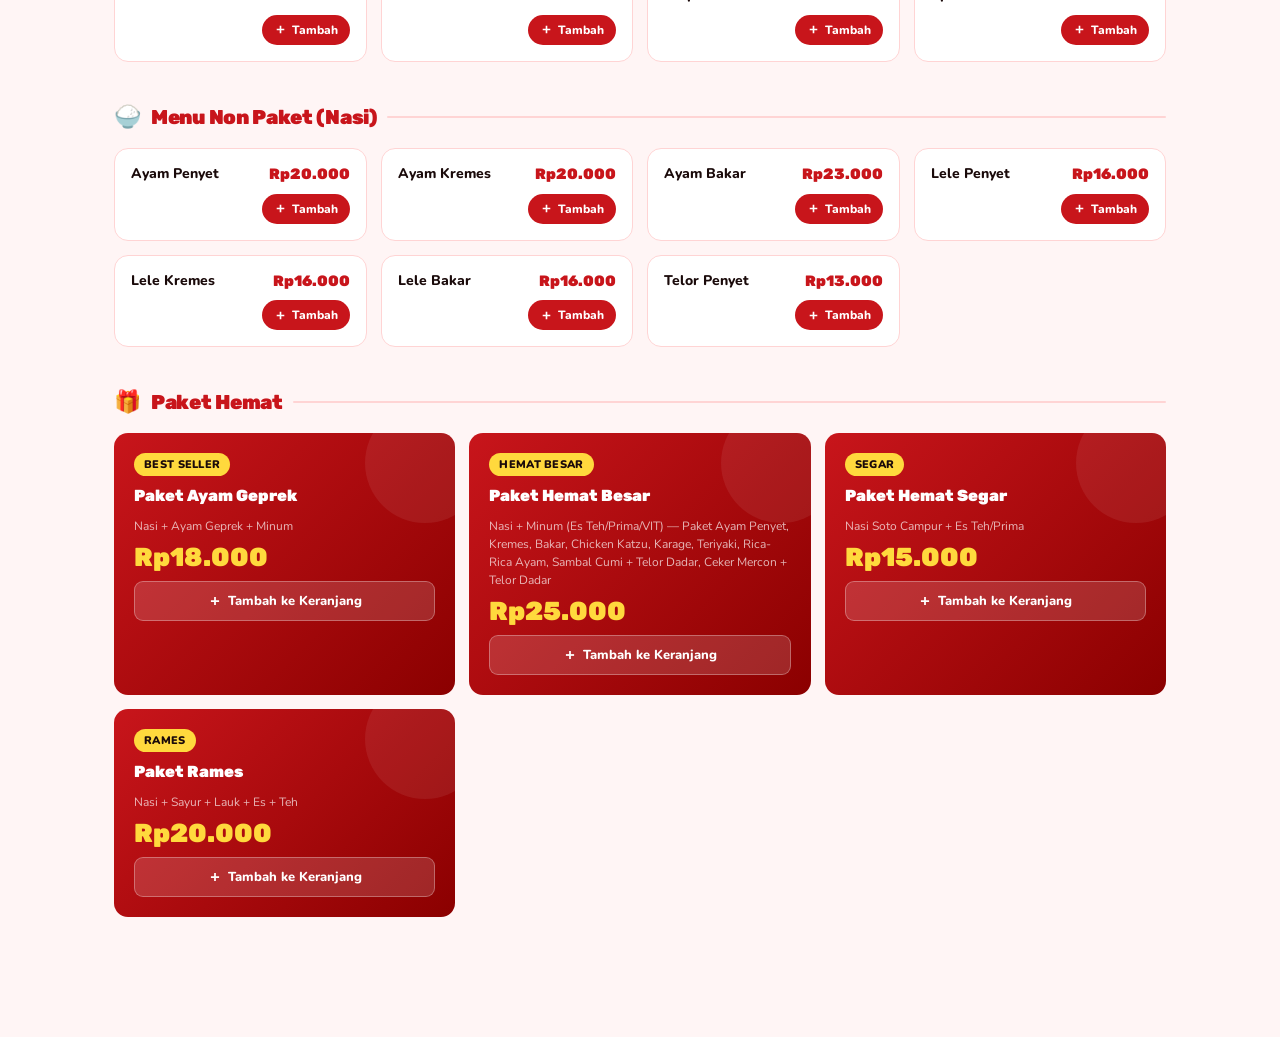
==== commit b4dec0a7: "Update brand name and tag in index.html" ====
--- a/masbroow/index.html
+++ b/masbroow/index.html
@@ -18,11 +18,11 @@
         <div class="brand-logo">
           <span class="logo-hat">🎓</span>
           <div class="brand-text">
-            <span class="brand-kantin">WEB APP</span>
+            <span class="brand-kantin">KANTIN</span>
             <span class="brand-name">MAS BROOW</span>
           </div>
         </div>
-        <div class="brand-tag">Universitas Pelita Bangsa</div>
+        <div class="brand-tag">Universitas Pelita BangsaT</div>
       </div>
       <button class="cart-btn" id="cartBtn" onclick="toggleCart()">
         <svg viewBox="0 0 24 24" fill="none" stroke="currentColor" stroke-width="2.5"><circle cx="9" cy="21" r="1"/><circle cx="20" cy="21" r="1"/><path d="M1 1h4l2.68 13.39a2 2 0 0 0 2 1.61h9.72a2 2 0 0 0 2-1.61L23 6H6"/></svg>
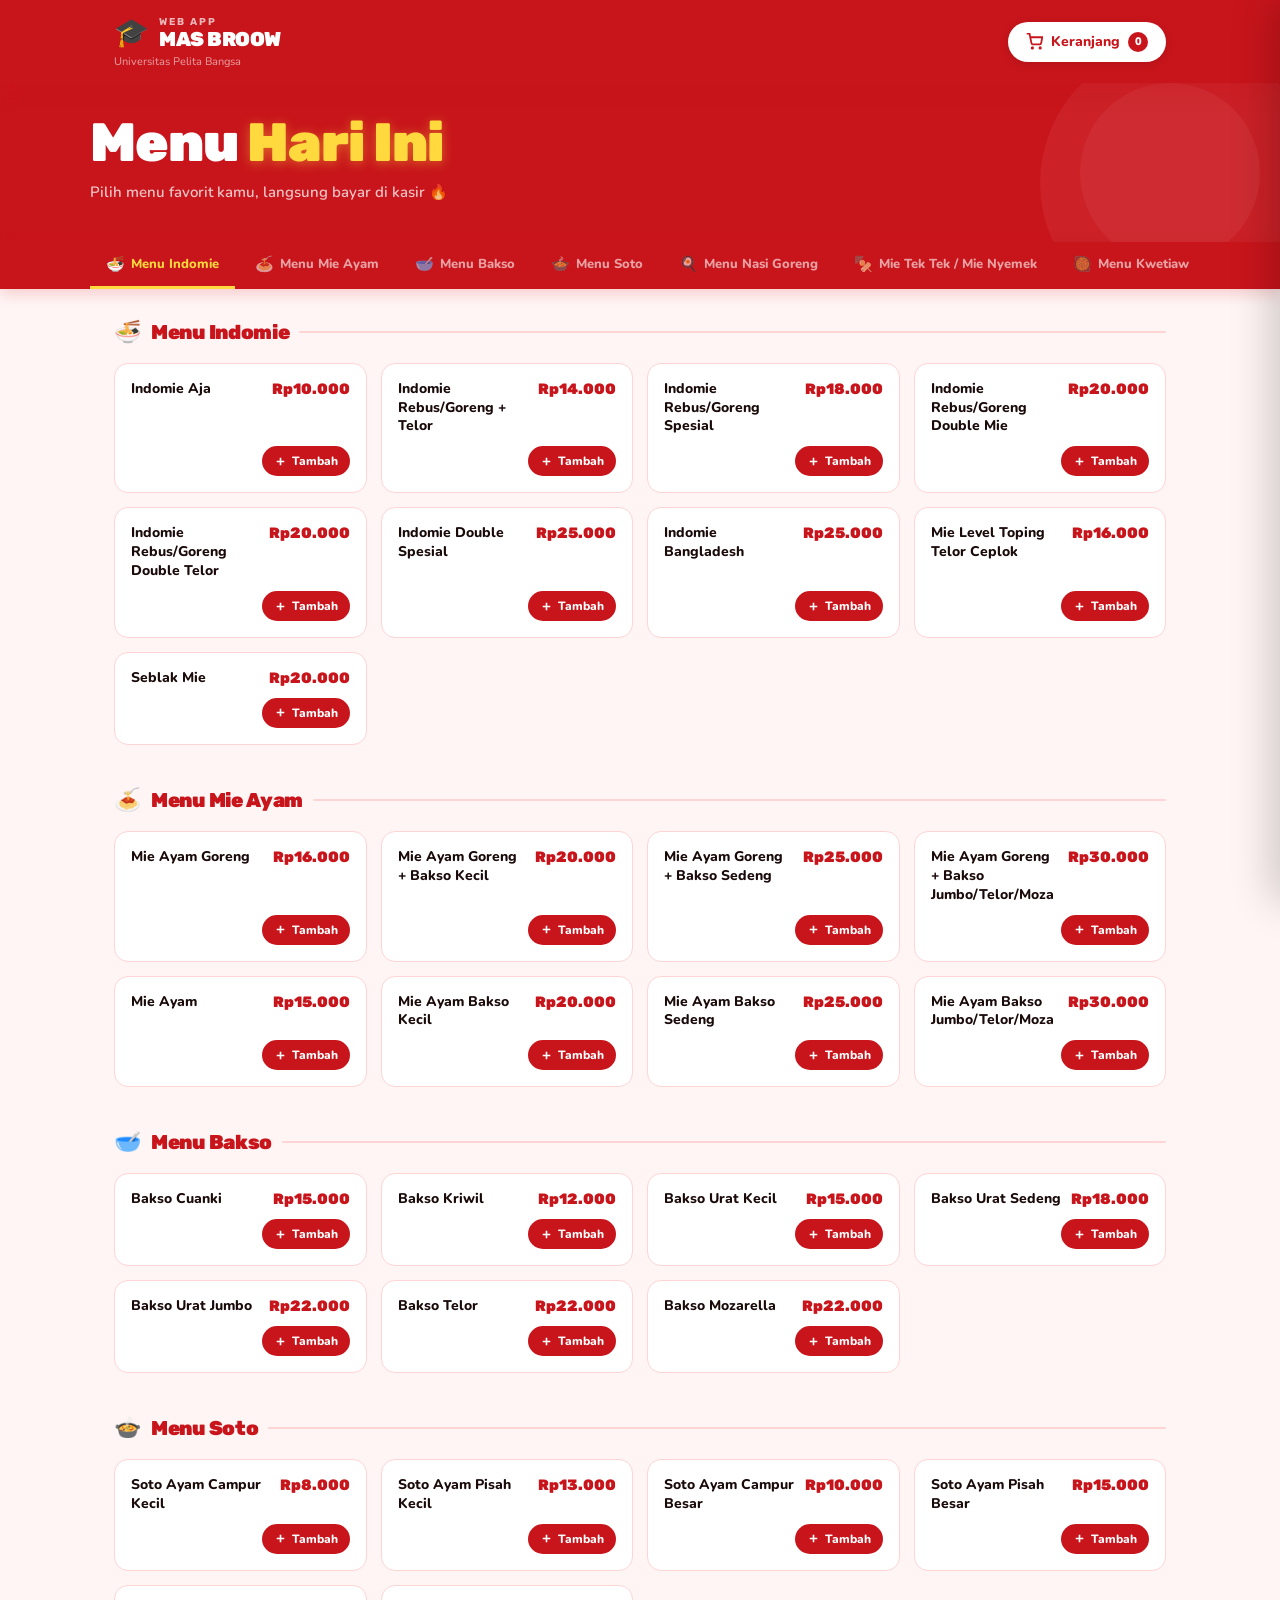
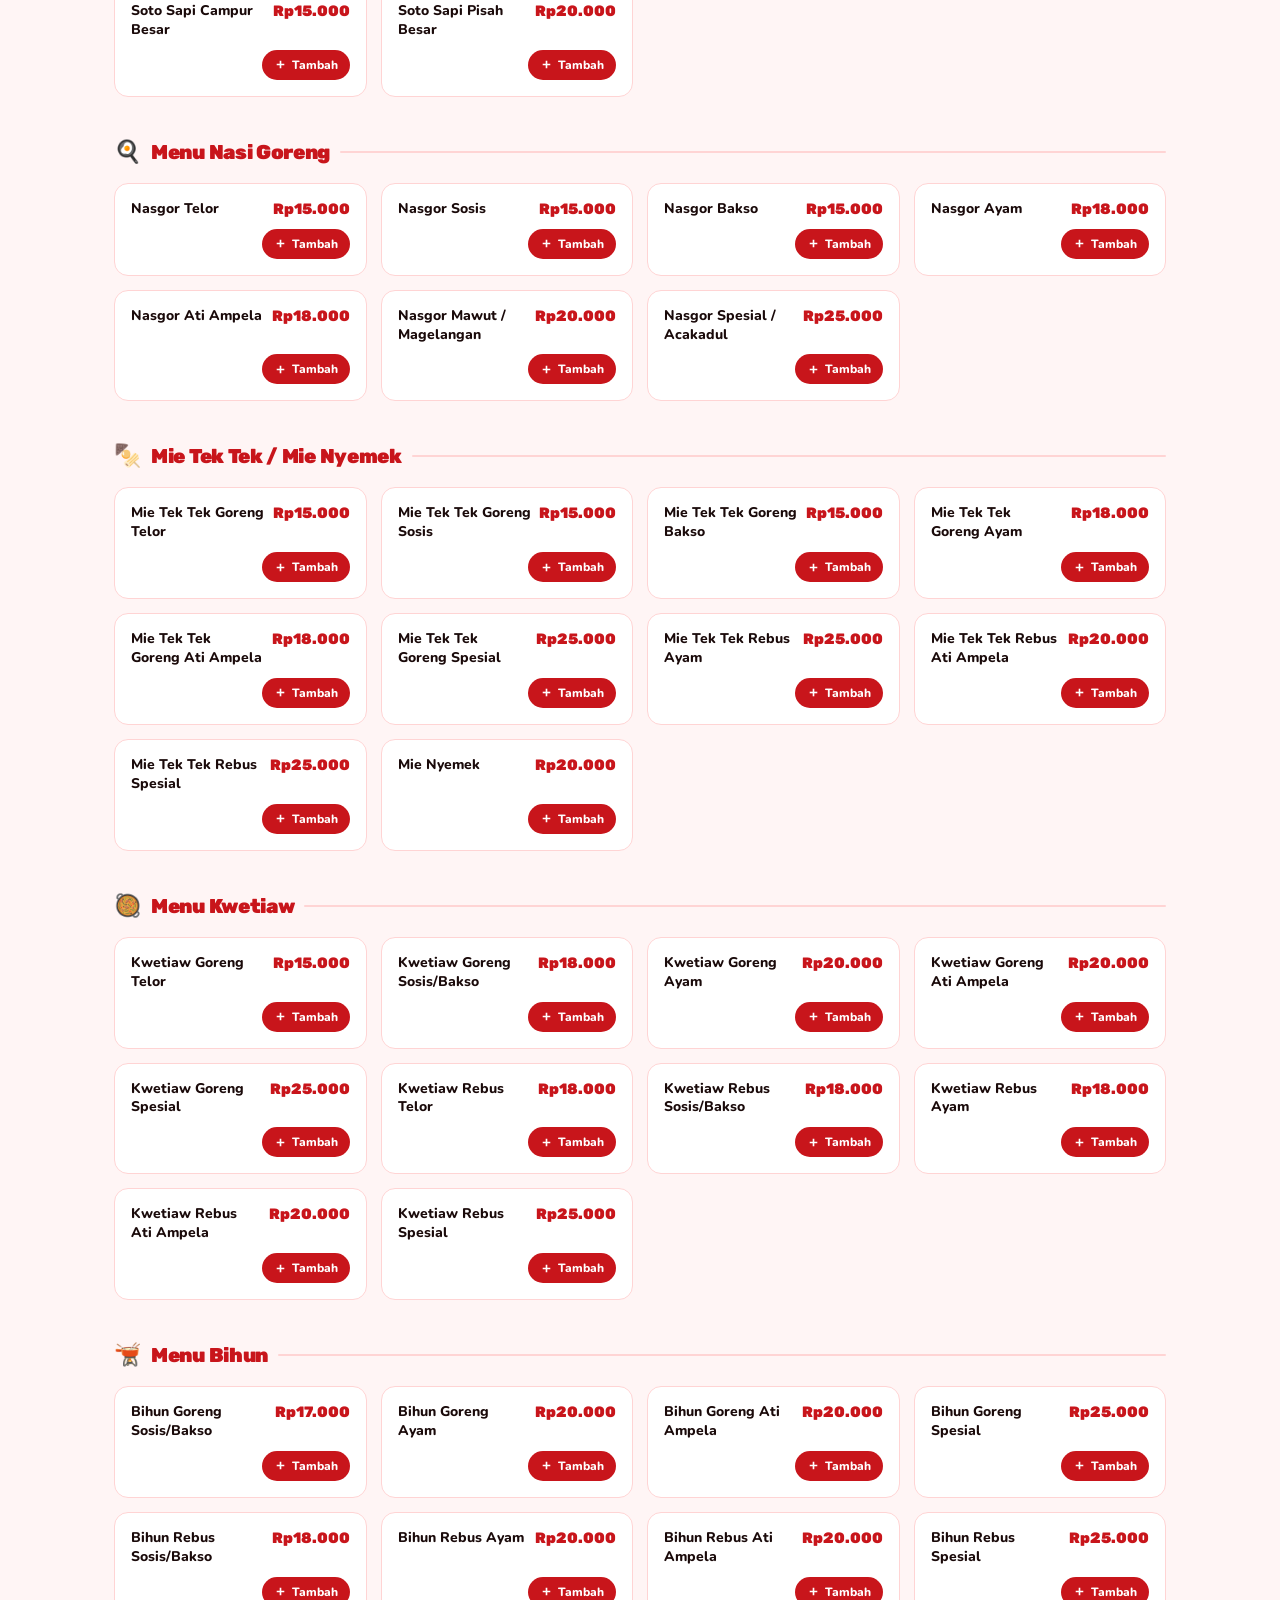
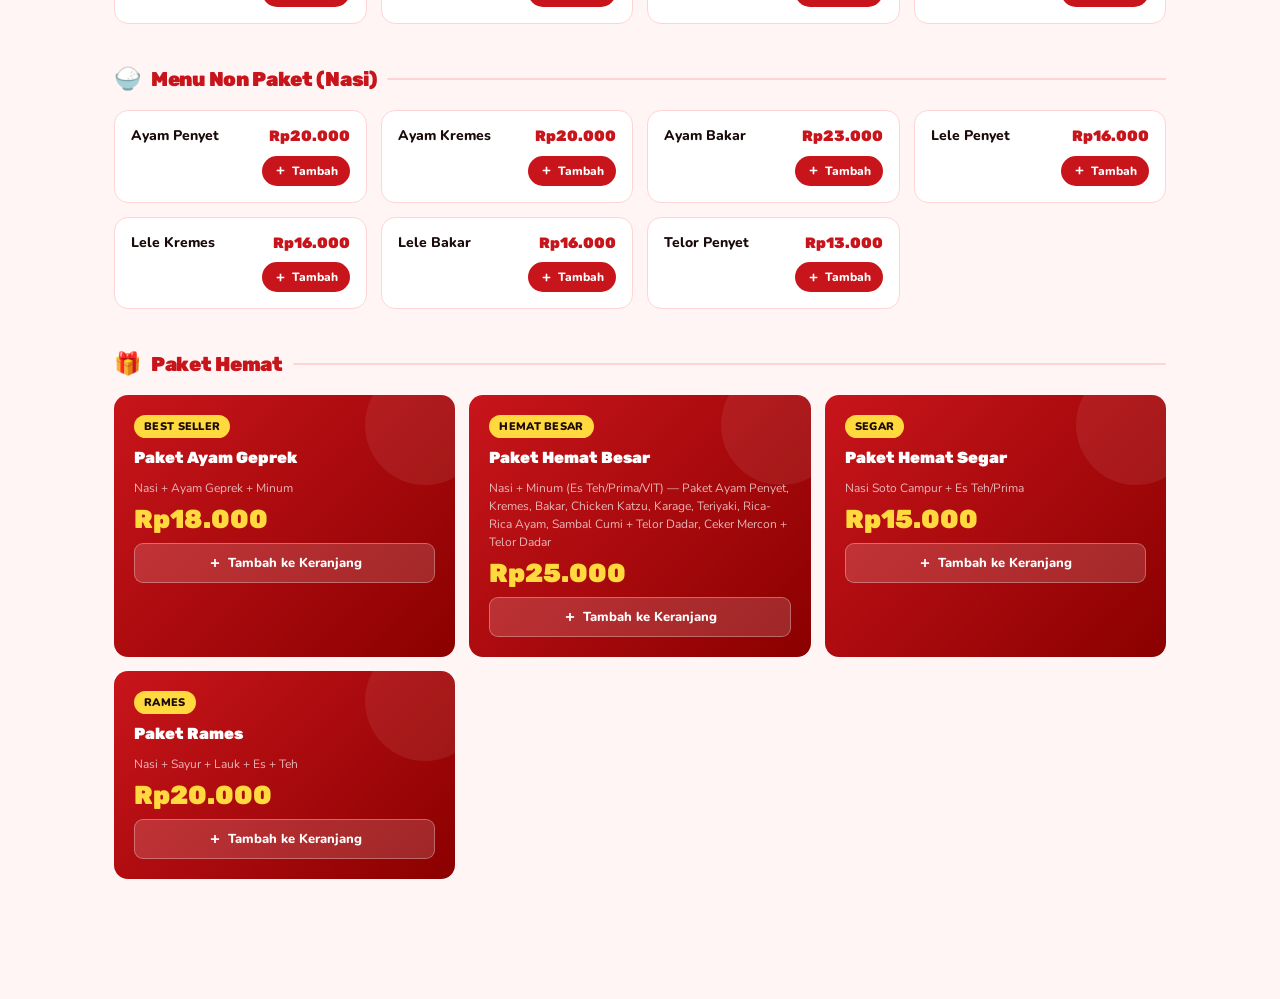
==== commit 0e5a72ad: "Add files via upload" ====
--- a/masbroow/index.html
+++ b/masbroow/index.html
@@ -18,11 +18,11 @@
         <div class="brand-logo">
           <span class="logo-hat">🎓</span>
           <div class="brand-text">
-            <span class="brand-kantin">KANTIN</span>
+            <span class="brand-kantin">WEB APP</span>
             <span class="brand-name">MAS BROOW</span>
           </div>
         </div>
-        <div class="brand-tag">Universitas Pelita BangsaT</div>
+        <div class="brand-tag">Universitas Pelita Bangsa</div>
       </div>
       <button class="cart-btn" id="cartBtn" onclick="toggleCart()">
         <svg viewBox="0 0 24 24" fill="none" stroke="currentColor" stroke-width="2.5"><circle cx="9" cy="21" r="1"/><circle cx="20" cy="21" r="1"/><path d="M1 1h4l2.68 13.39a2 2 0 0 0 2 1.61h9.72a2 2 0 0 0 2-1.61L23 6H6"/></svg>
@@ -40,21 +40,6 @@
     </div>
     <div class="hero-pattern"></div>
   </div>
-
-  <!-- BACK BAR -->
-<div class="back-bar">
-  <a class="back-bar-btn" href="../index.html">
-    <svg viewBox="0 0 24 24" fill="none" stroke="currentColor" stroke-width="2.5">
-      <path d="M19 12H5M12 19l-7-7 7-7"/>
-    </svg>
-    <span>Kembali ke <strong>PesanIn</strong></span>
-  </a>
-  <span class="back-bar-trail">
-    PesanIn
-    <svg viewBox="0 0 24 24" fill="none" stroke="currentColor" stroke-width="2" width="12" height="12"><path d="M9 18l6-6-6-6"/></svg>
-    Kantin Mas Broow
-  </span>
-</div>
 
   <!-- CATEGORY TABS -->
   <div class="cat-wrap">
--- a/masbroow/style.css
+++ b/masbroow/style.css
@@ -655,88 +655,6 @@
   z-index: 150;
   animation: slideUp 0.3s ease;
 }
-/* ========================
-   BACK BAR
-======================== */
-.back-bar {
-  background: #B01018;
-  border-bottom: 1px solid rgba(0,0,0,0.15);
-  padding: 0 24px;
-  height: 38px;
-  display: flex;
-  align-items: center;
-  justify-content: space-between;
-  position: sticky;
-  top: 64px; /* tepat di bawah header */
-  z-index: 89; /* di bawah header (z:100), di atas cat-wrap (z:90) */
-}
-
-.back-bar-btn {
-  display: inline-flex;
-  align-items: center;
-  gap: 7px;
-  color: rgba(255,255,255,0.75);
-  font-size: 13px;
-  font-weight: 600;
-  text-decoration: none;
-  transition: color 0.18s, gap 0.18s;
-  white-space: nowrap;
-}
-
-.back-bar-btn svg {
-  width: 14px;
-  height: 14px;
-  flex-shrink: 0;
-  transition: transform 0.2s ease;
-}
-
-.back-bar-btn strong {
-  color: #fff;
-  font-weight: 800;
-}
-
-.back-bar-btn:hover {
-  color: #fff;
-  gap: 10px;
-}
-
-.back-bar-btn:hover svg {
-  transform: translateX(-3px);
-}
-
-/* Breadcrumb kanan */
-.back-bar-trail {
-  display: flex;
-  align-items: center;
-  gap: 4px;
-  font-size: 11px;
-  font-weight: 600;
-  color: rgba(255,255,255,0.4);
-  white-space: nowrap;
-}
-
-/* Geser cat-wrap sticky-nya karena ada back-bar */
-.cat-wrap {
-  top: 102px; /* 64px header + 38px back-bar */
-}
-
-/* Mobile */
-@media (max-width: 680px) {
-  .back-bar {
-    top: 56px; /* header mobile lebih pendek */
-    padding: 0 16px;
-    height: 34px;
-  }
-  .back-bar-btn {
-    font-size: 12px;
-  }
-  .back-bar-trail {
-    font-size: 10px;
-  }
-  .cat-wrap {
-    top: 90px; /* 56px + 34px */
-  }
-}
 
 @keyframes slideUp {
   from { transform: translateY(20px); opacity: 0; }
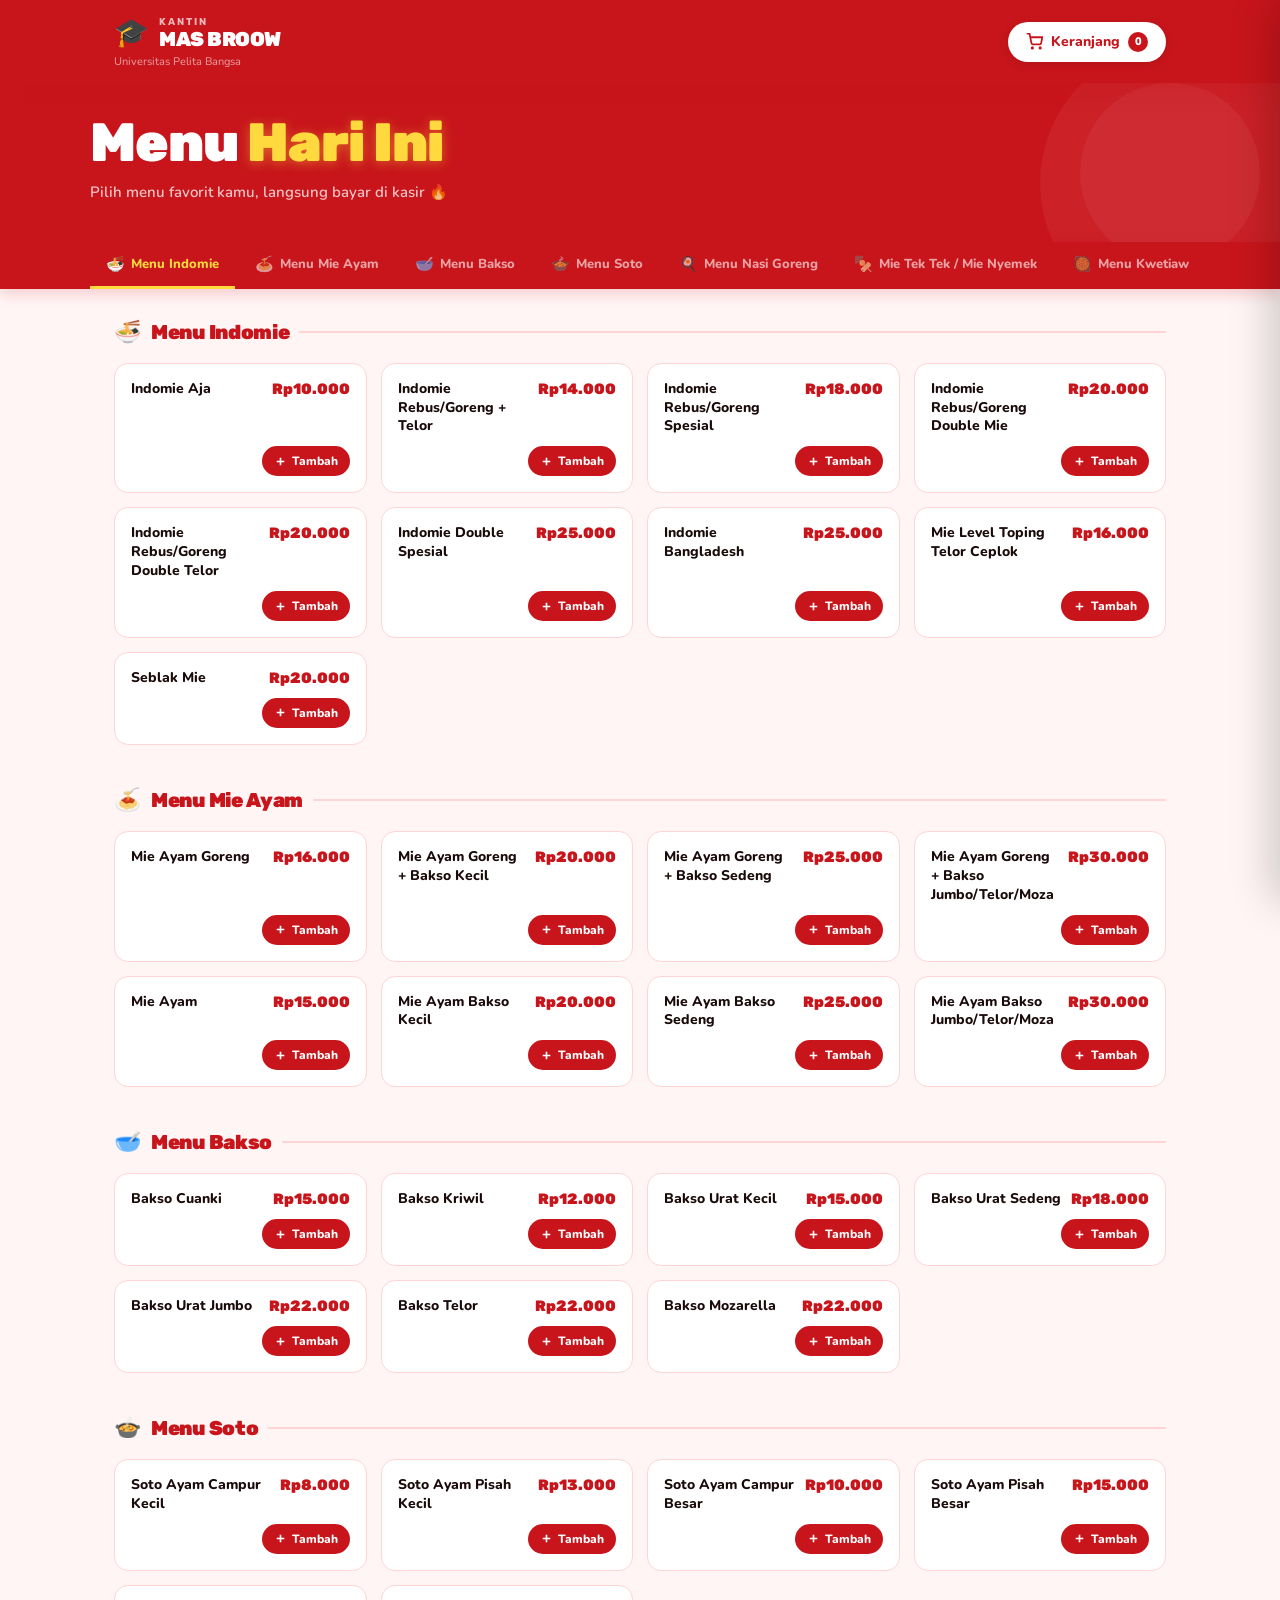
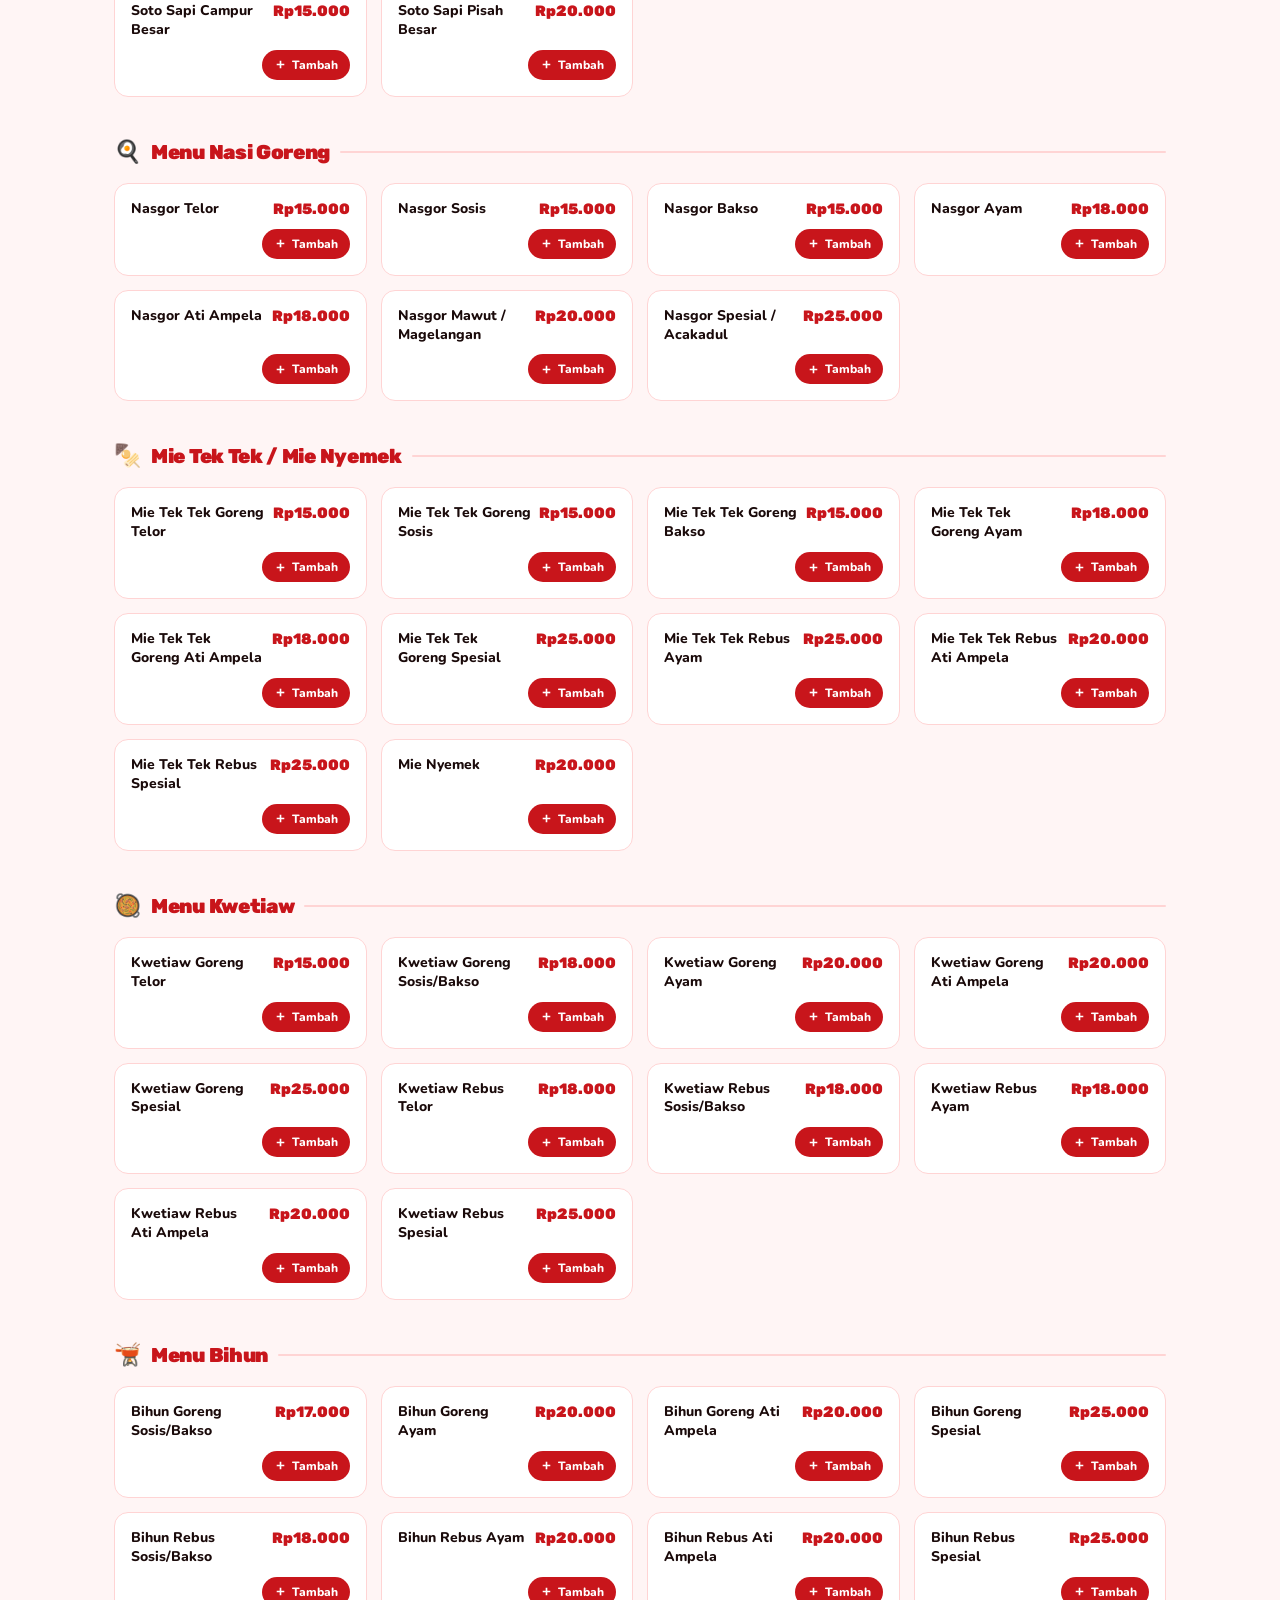
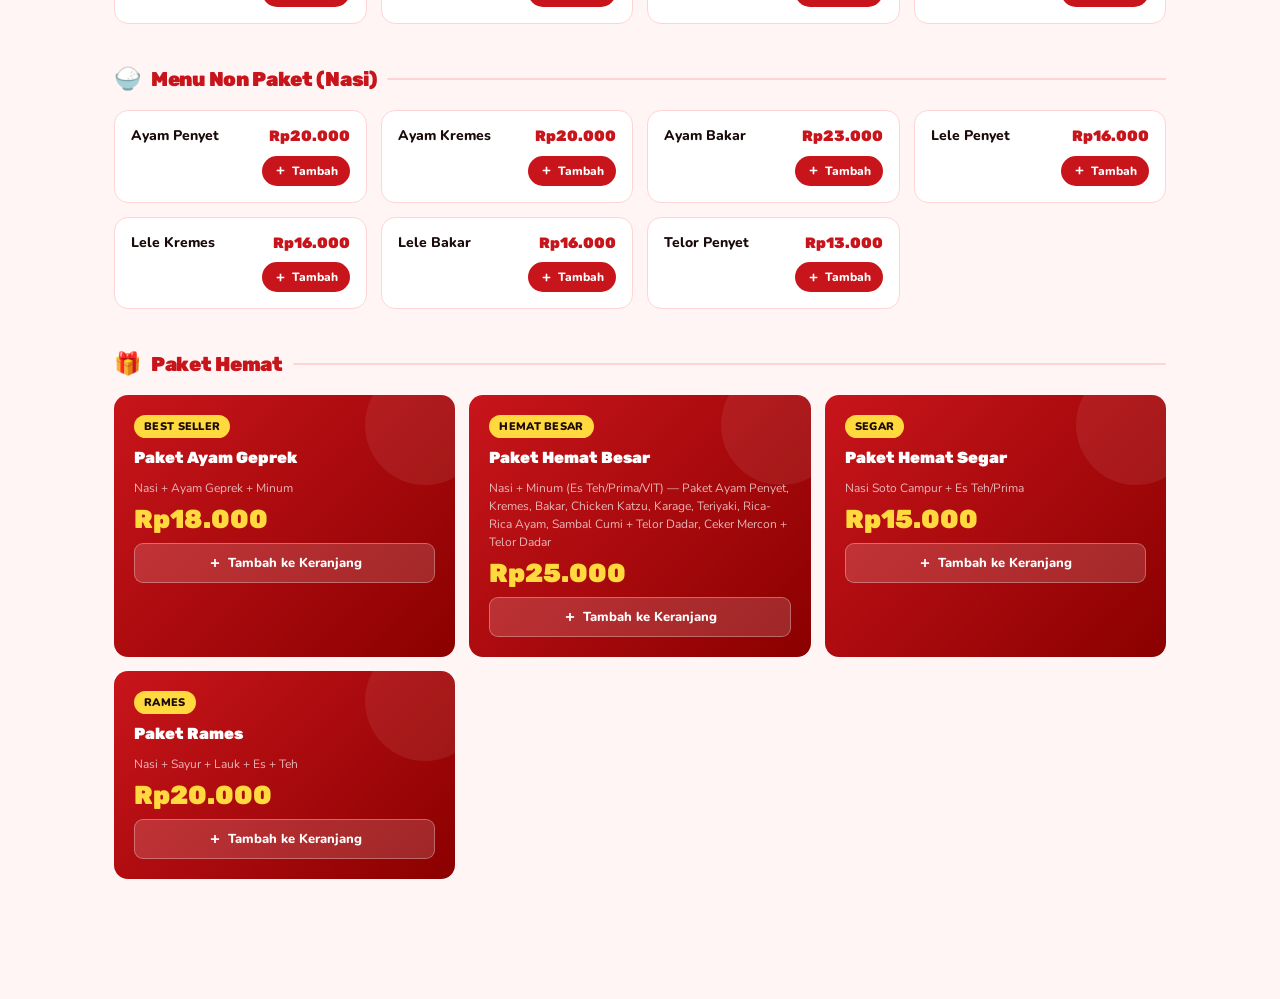
==== commit 4550ab4f: "Change brand name from 'WEB APP' to 'KANTIN'" ====
--- a/masbroow/index.html
+++ b/masbroow/index.html
@@ -18,7 +18,7 @@
         <div class="brand-logo">
           <span class="logo-hat">🎓</span>
           <div class="brand-text">
-            <span class="brand-kantin">WEB APP</span>
+            <span class="brand-kantin">KANTIN</span>
             <span class="brand-name">MAS BROOW</span>
           </div>
         </div>
--- a/masbroow/style.css
+++ b/masbroow/style.css
@@ -161,7 +161,7 @@
   background: var(--red);
   padding: 0 24px 0;
   position: sticky;
-  top: 64px; z-index: 90;
+  top: 80px; z-index: 90;
   box-shadow: 0 4px 16px rgba(200,21,27,0.2);
 }
 .cat-tabs {
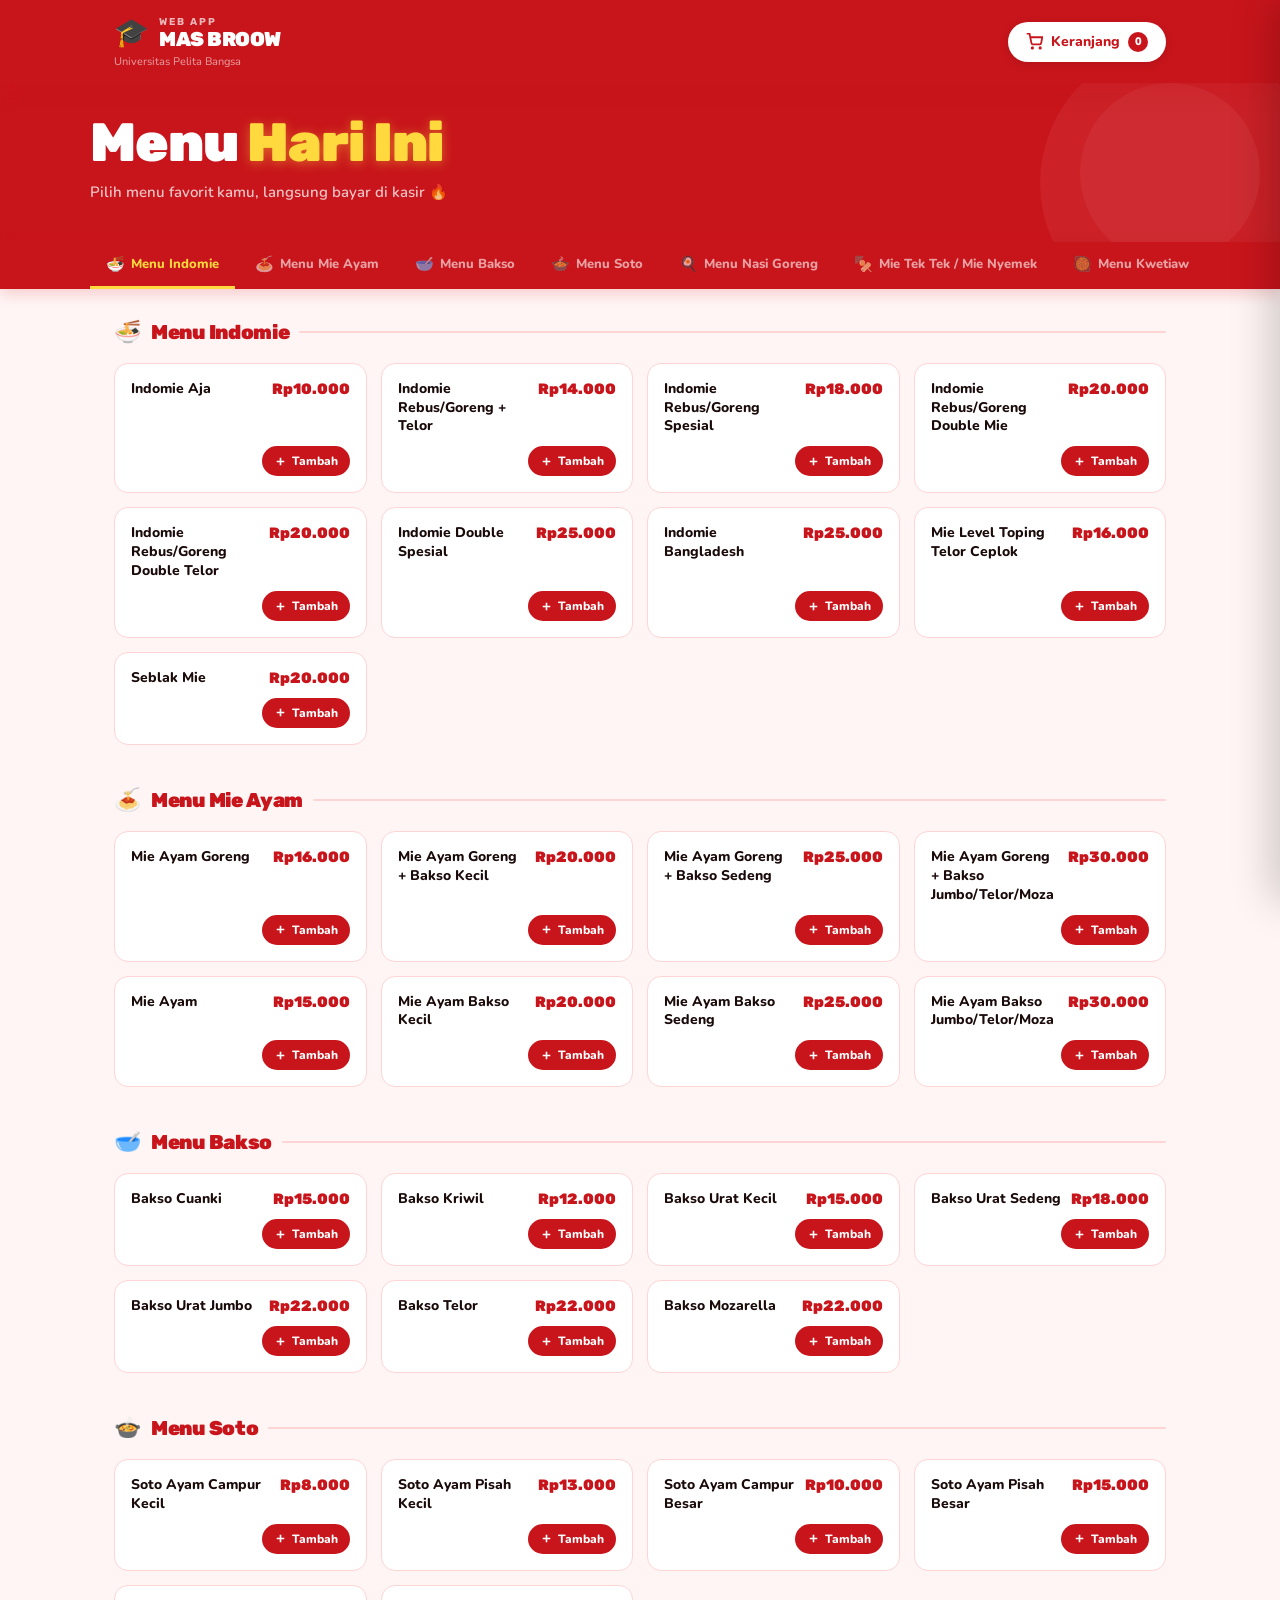
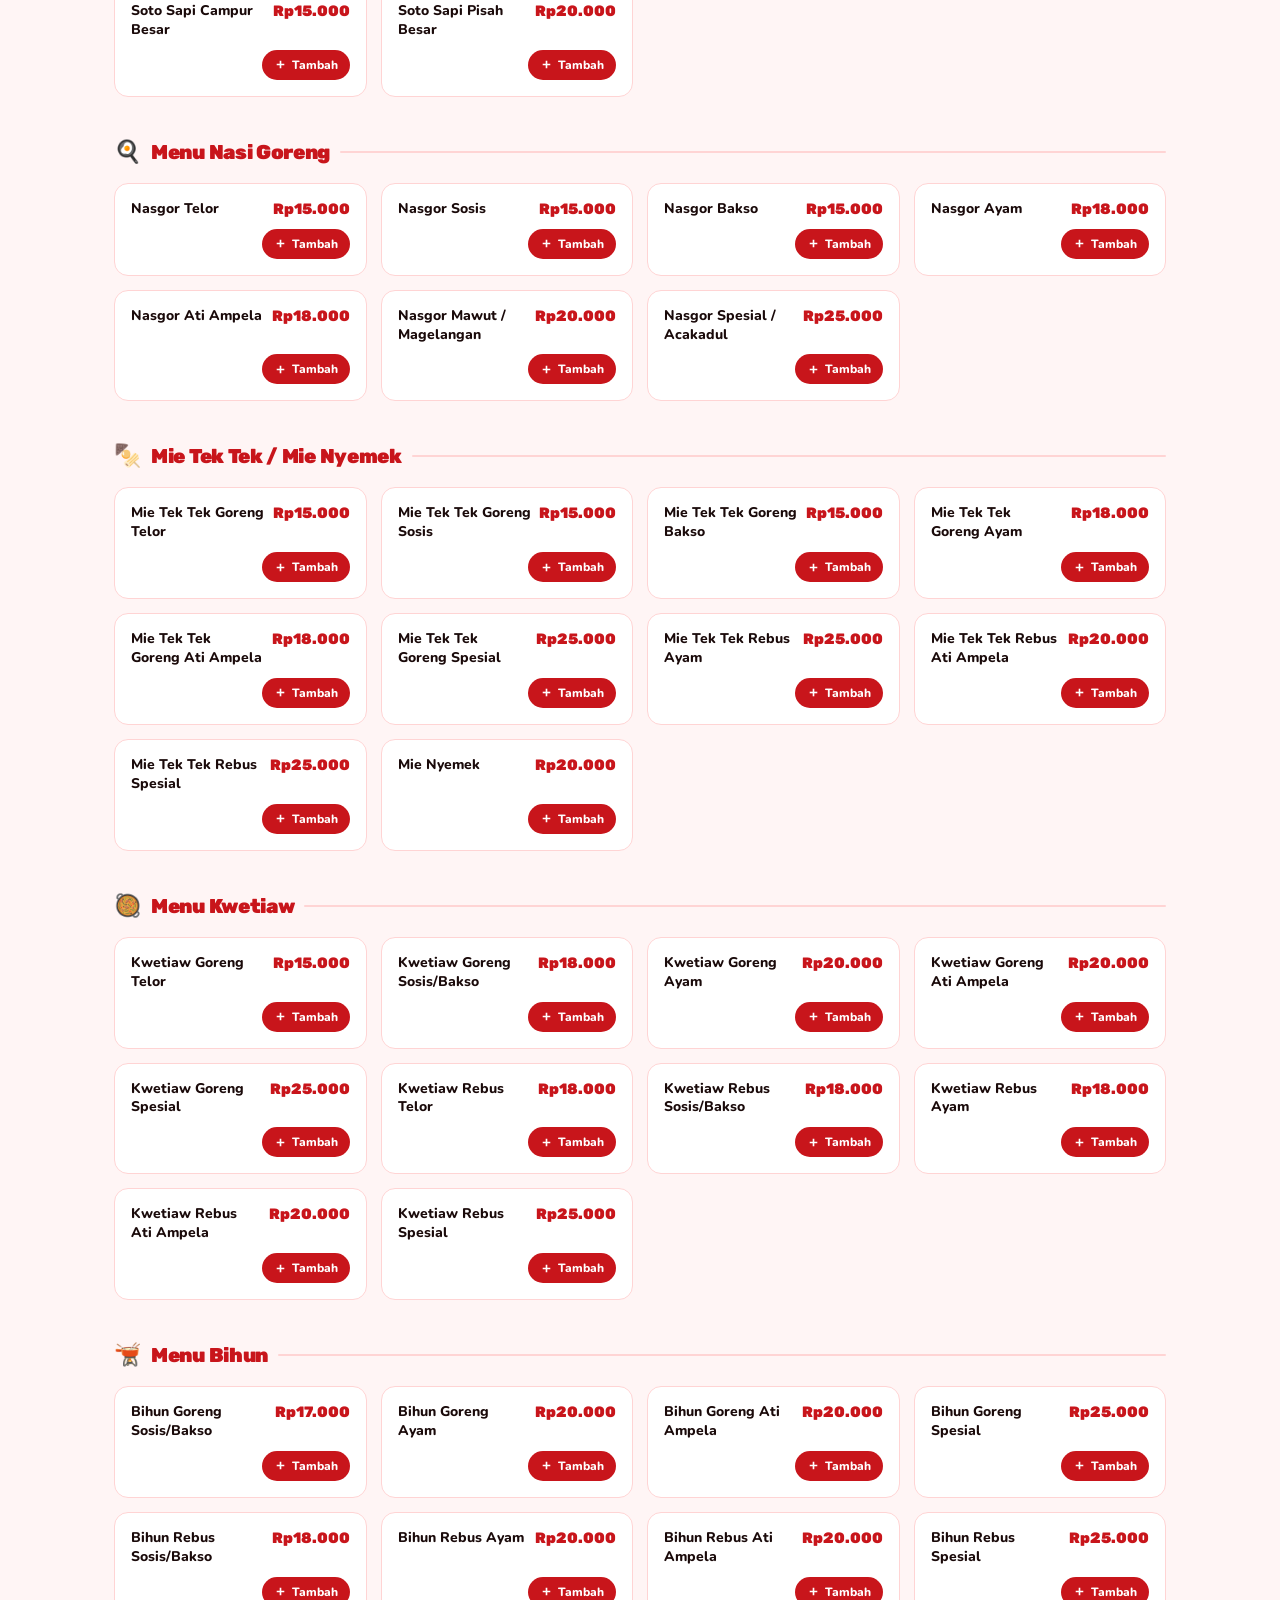
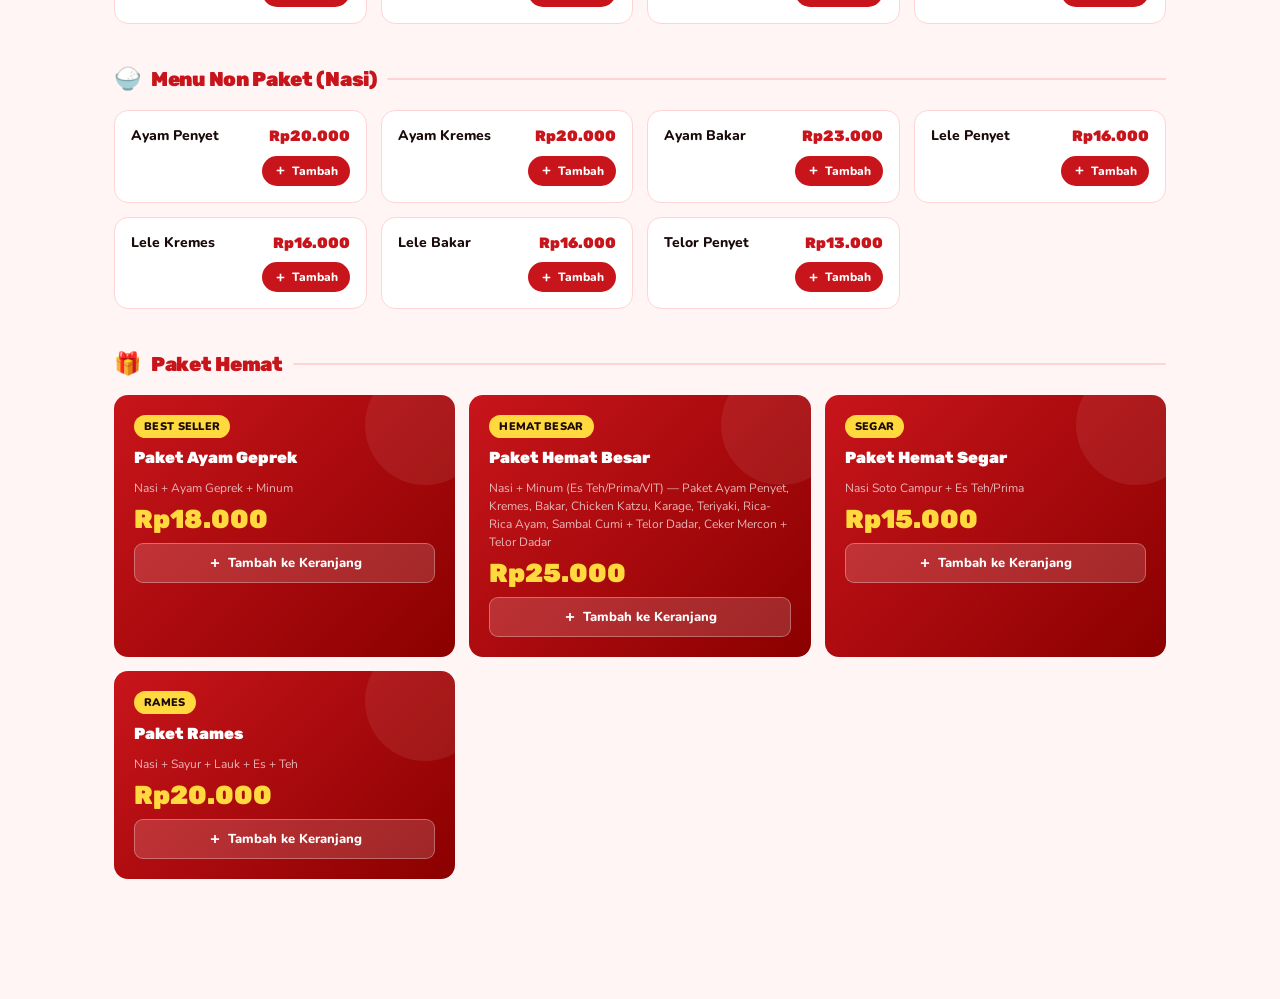
==== commit 6ebedcb1: "Add files via upload" ====
--- a/masbroow/index.html
+++ b/masbroow/index.html
@@ -18,7 +18,7 @@
         <div class="brand-logo">
           <span class="logo-hat">🎓</span>
           <div class="brand-text">
-            <span class="brand-kantin">KANTIN</span>
+            <span class="brand-kantin">WEB APP</span>
             <span class="brand-name">MAS BROOW</span>
           </div>
         </div>
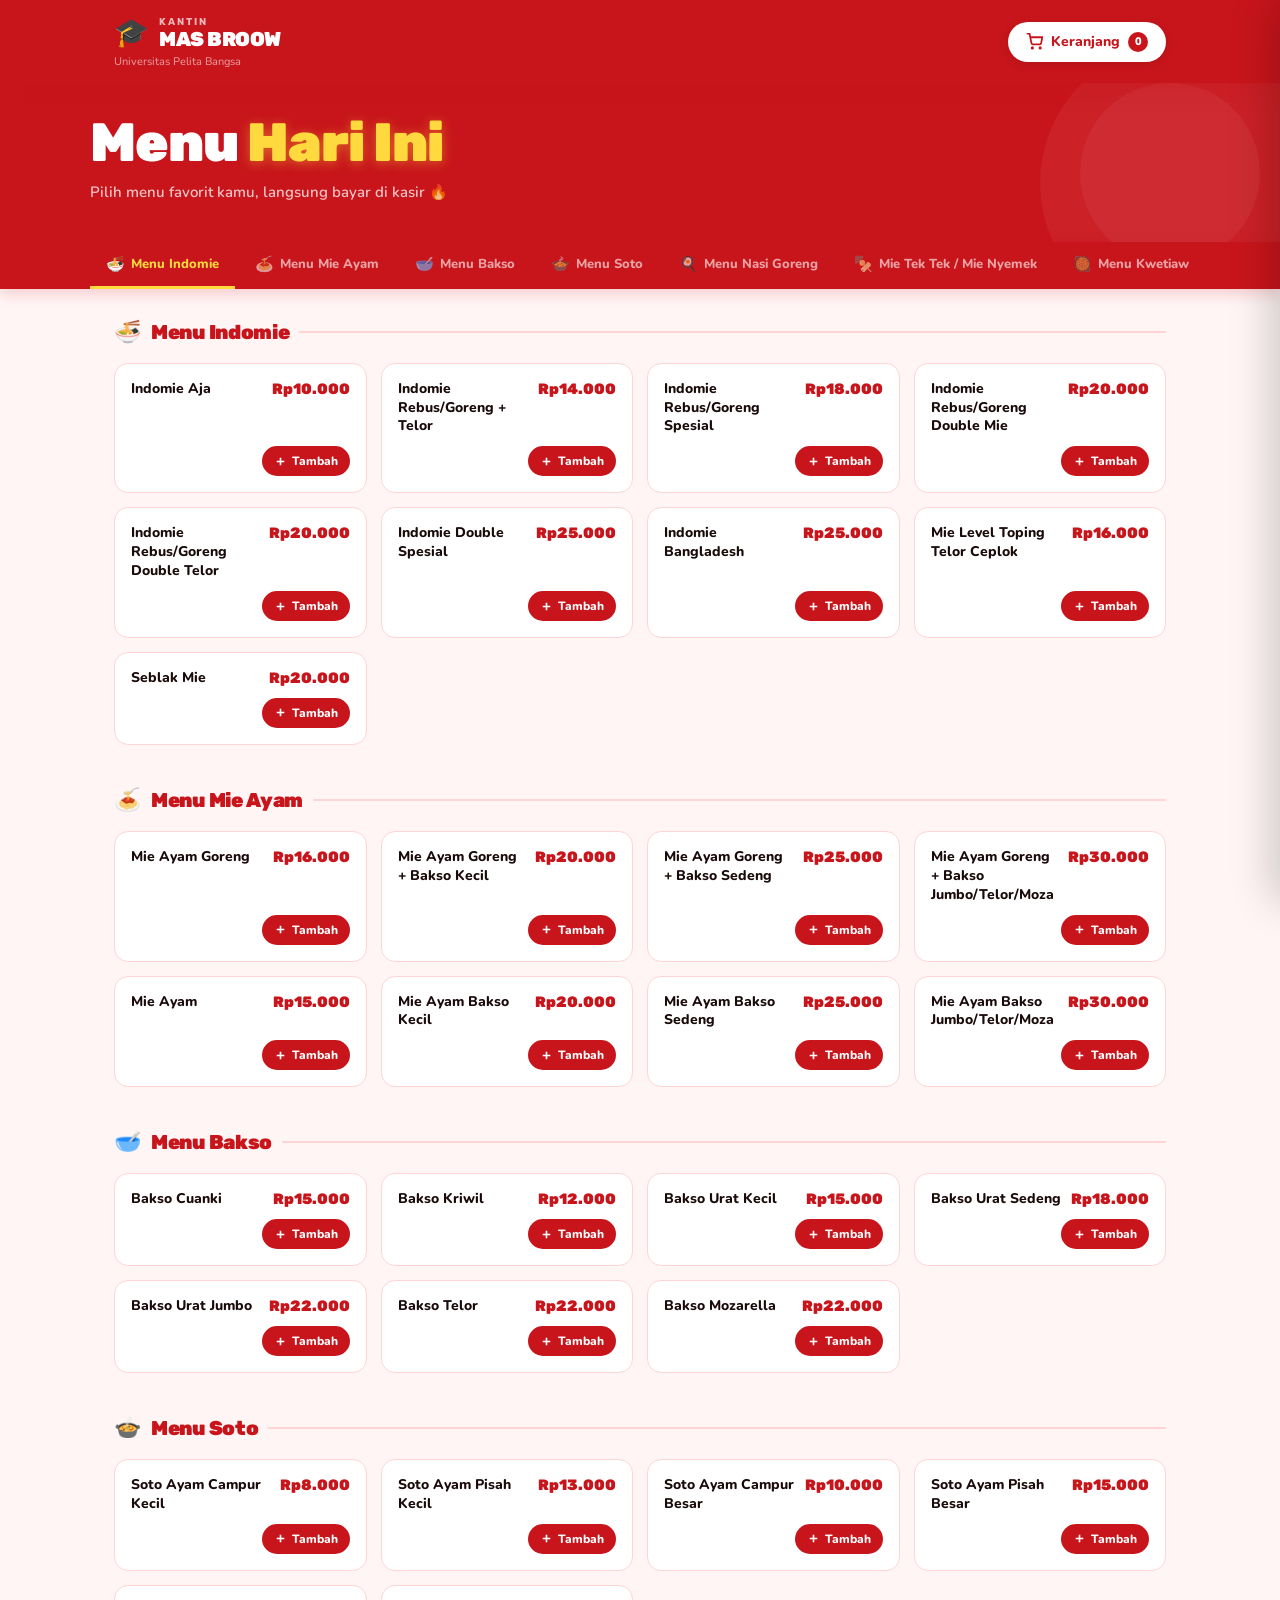
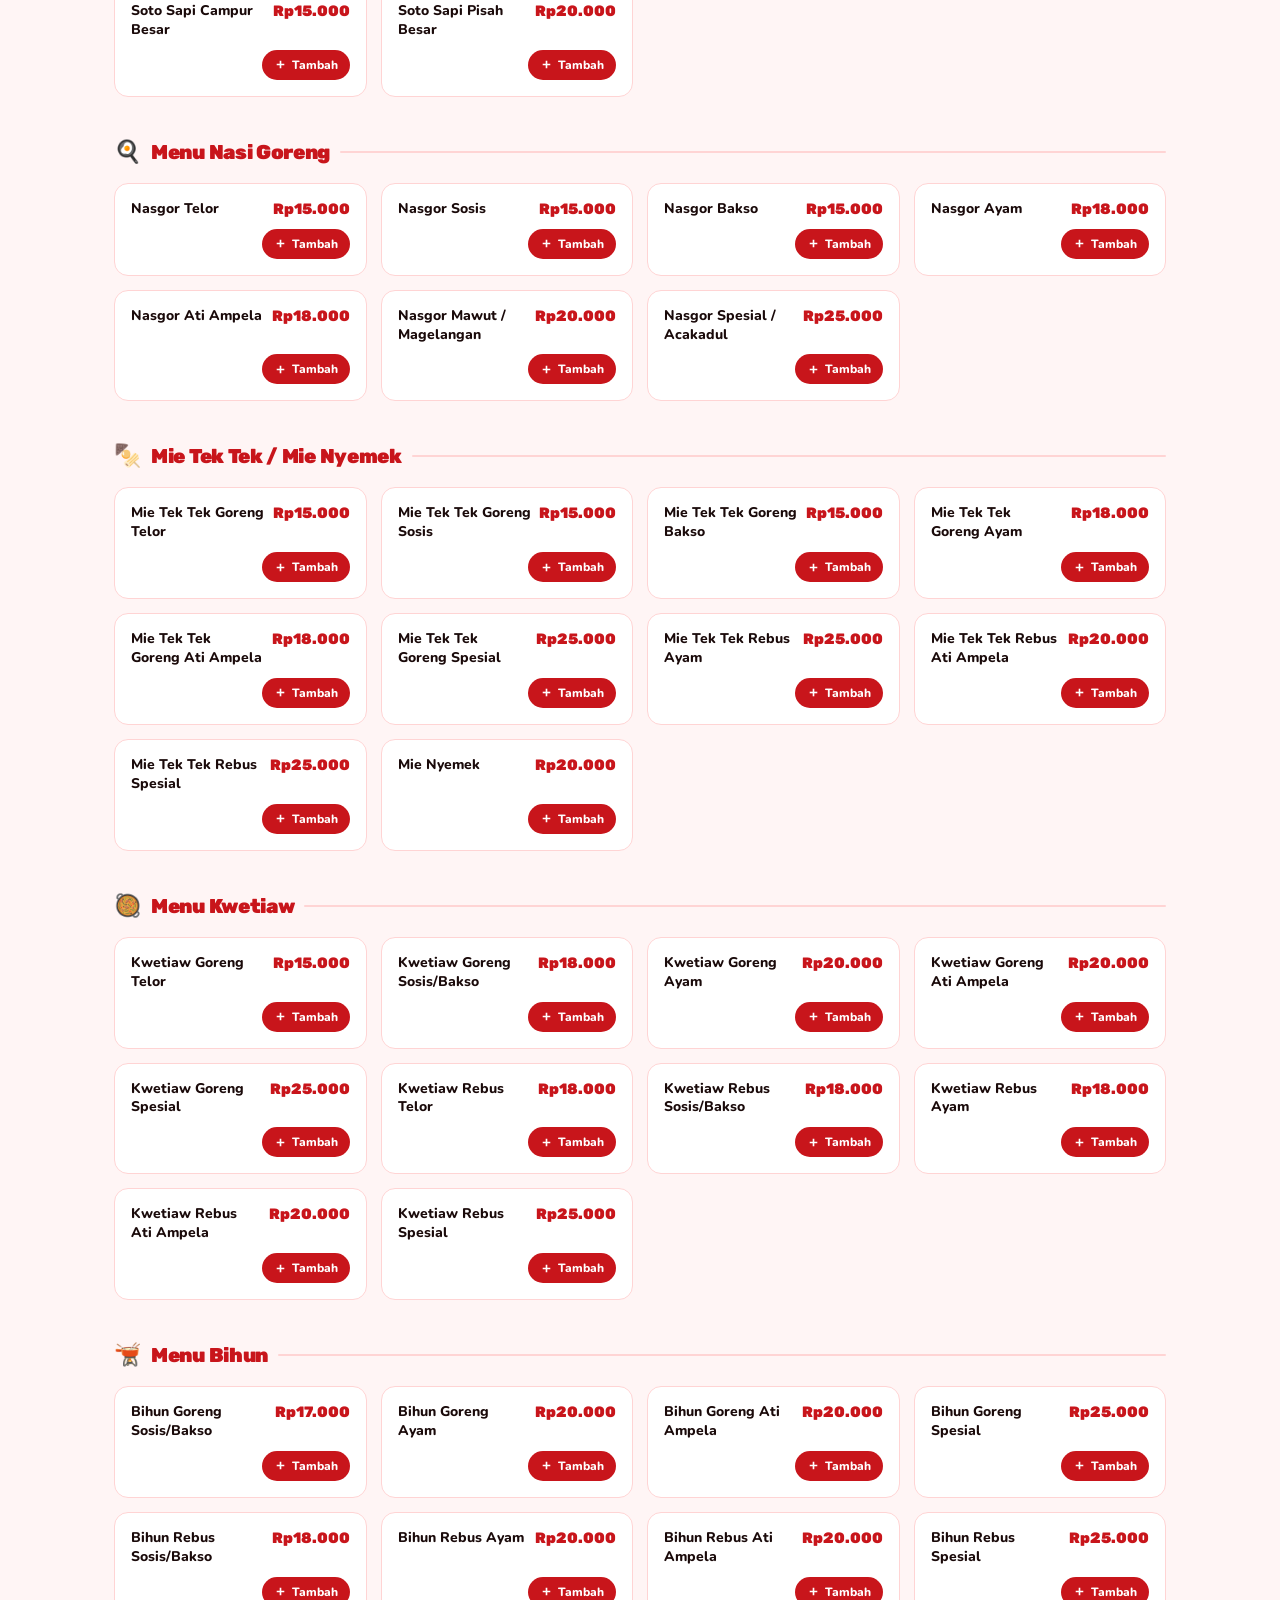
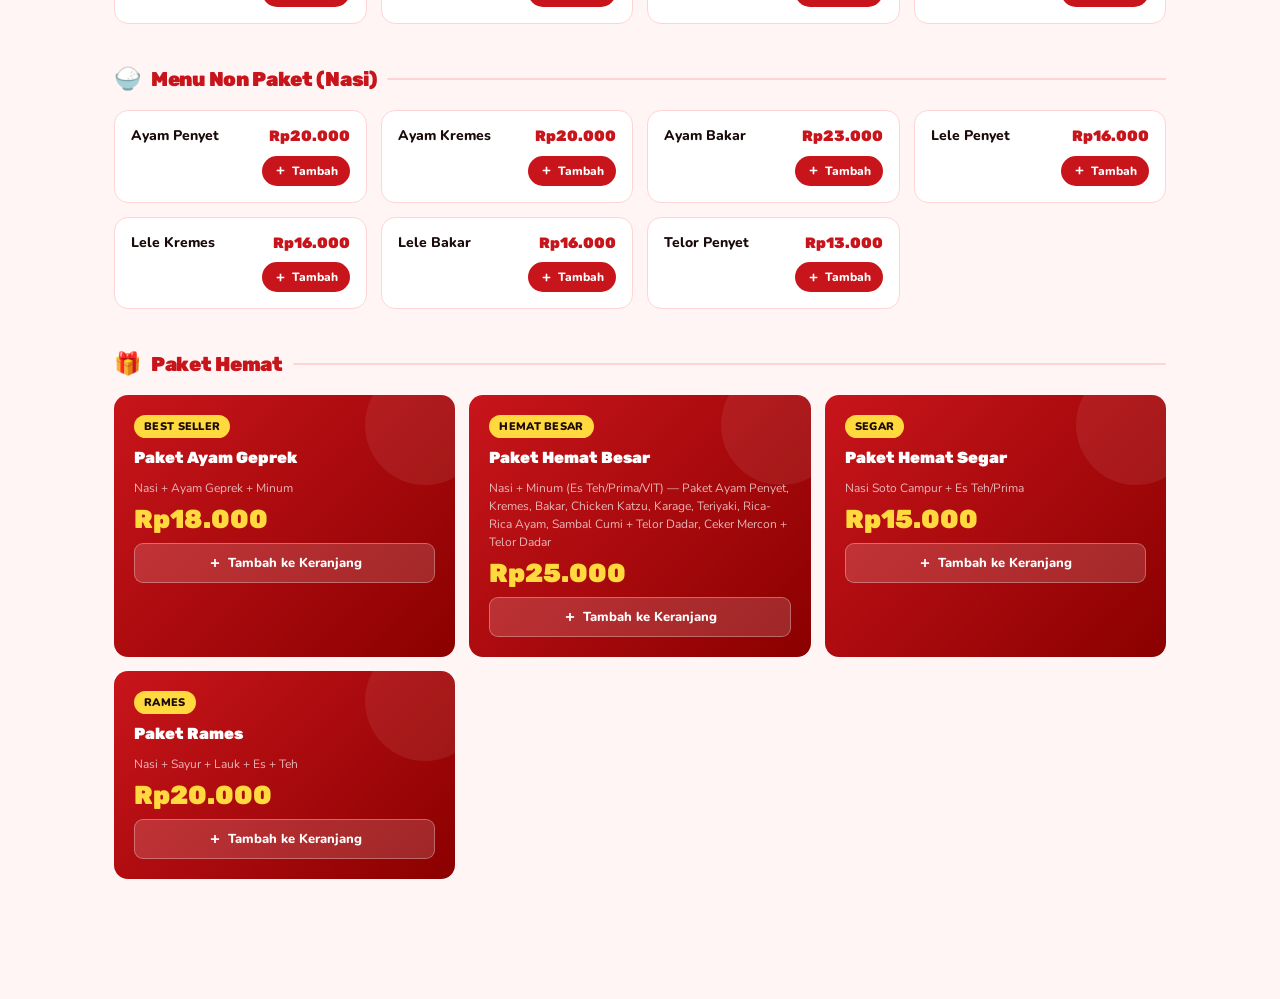
==== commit 75e6ecc8: "Change brand name from 'WEB APP' to 'KANTIN'" ====
--- a/masbroow/index.html
+++ b/masbroow/index.html
@@ -18,7 +18,7 @@
         <div class="brand-logo">
           <span class="logo-hat">🎓</span>
           <div class="brand-text">
-            <span class="brand-kantin">WEB APP</span>
+            <span class="brand-kantin">KANTIN</span>
             <span class="brand-name">MAS BROOW</span>
           </div>
         </div>
--- a/masbroow/style.css
+++ b/masbroow/style.css
@@ -673,7 +673,7 @@
   .brand-name { font-size: 17px; }
   .cart-btn { padding: 9px 14px; font-size: 13px; }
   .hero { padding: 24px 16px 32px; }
-  .cat-wrap { padding: 0 16px 0; top: 56px; }
+  .cat-wrap { padding: 0 16px 0; top: 80px; }
   .main-content { padding: 20px 16px 140px; }
   .menu-grid { grid-template-columns: repeat(2, 1fr); gap: 10px; }
   .paket-grid { grid-template-columns: 1fr; }
